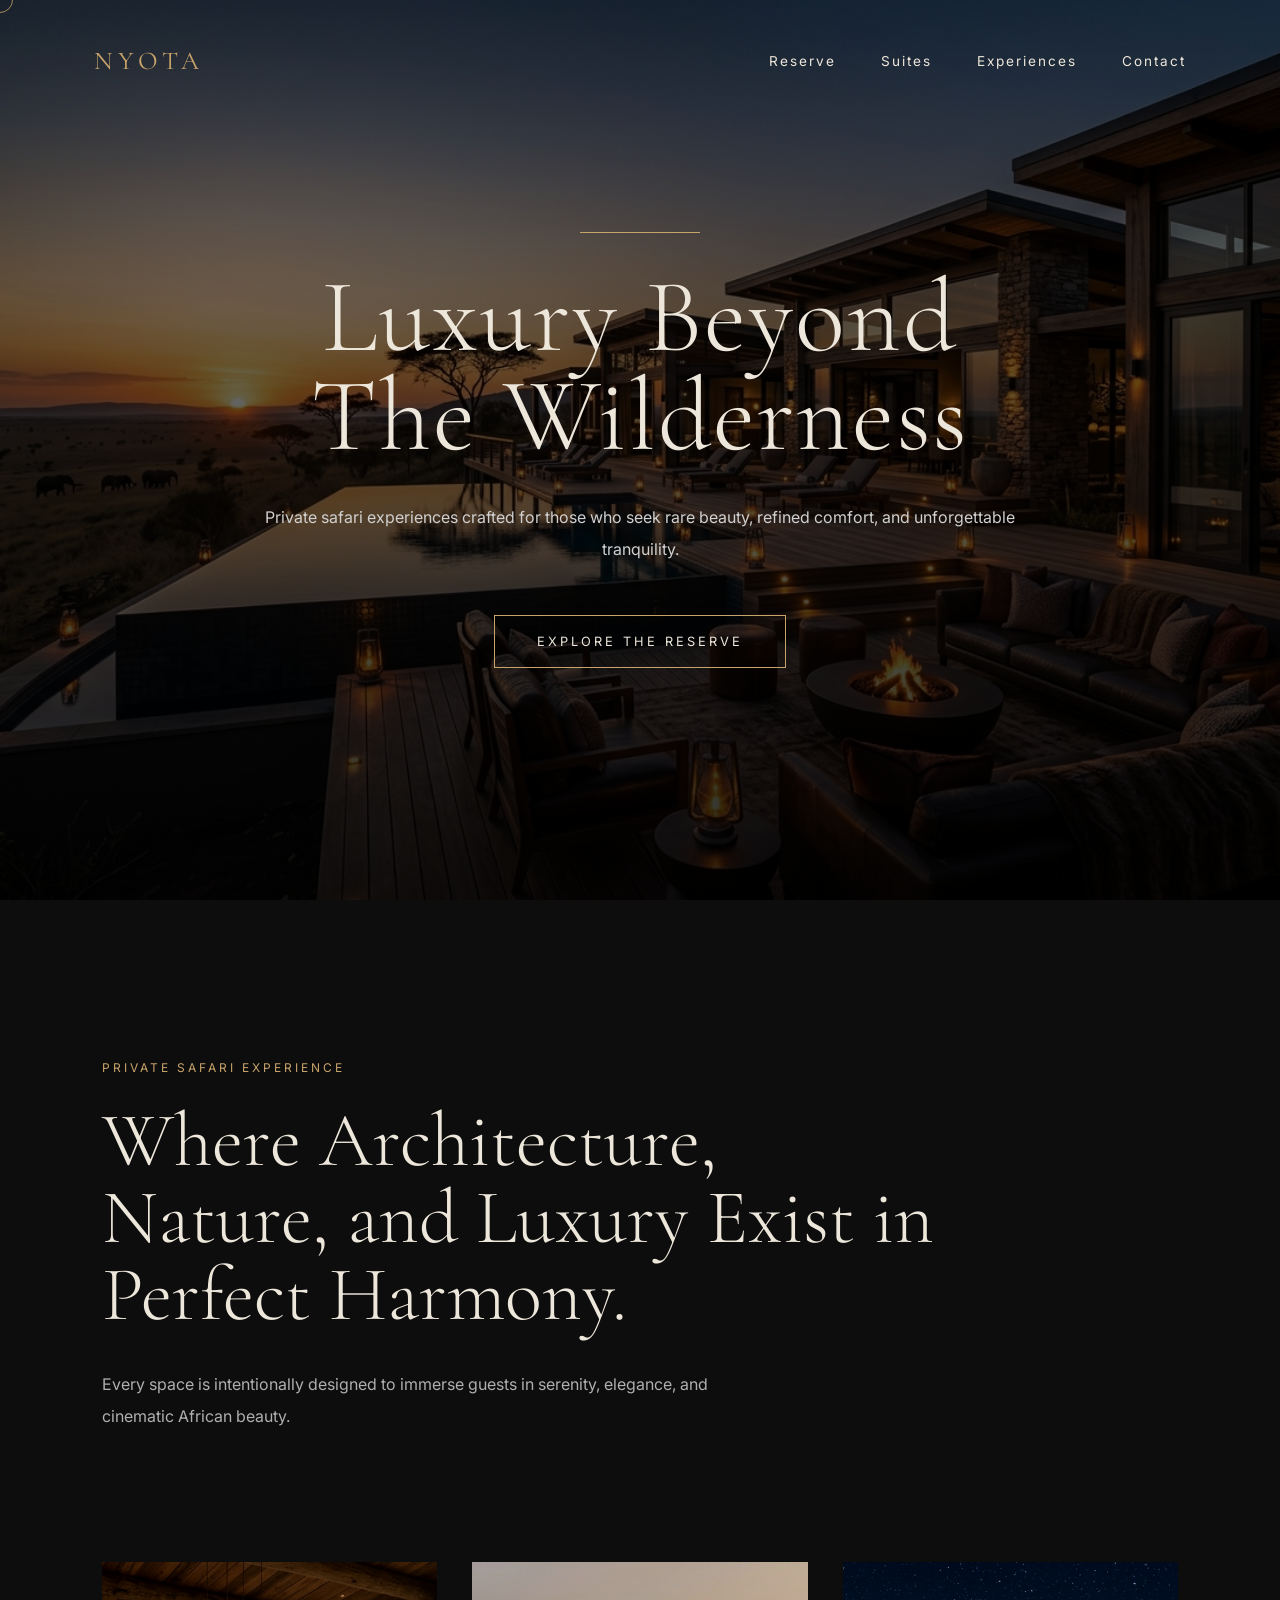
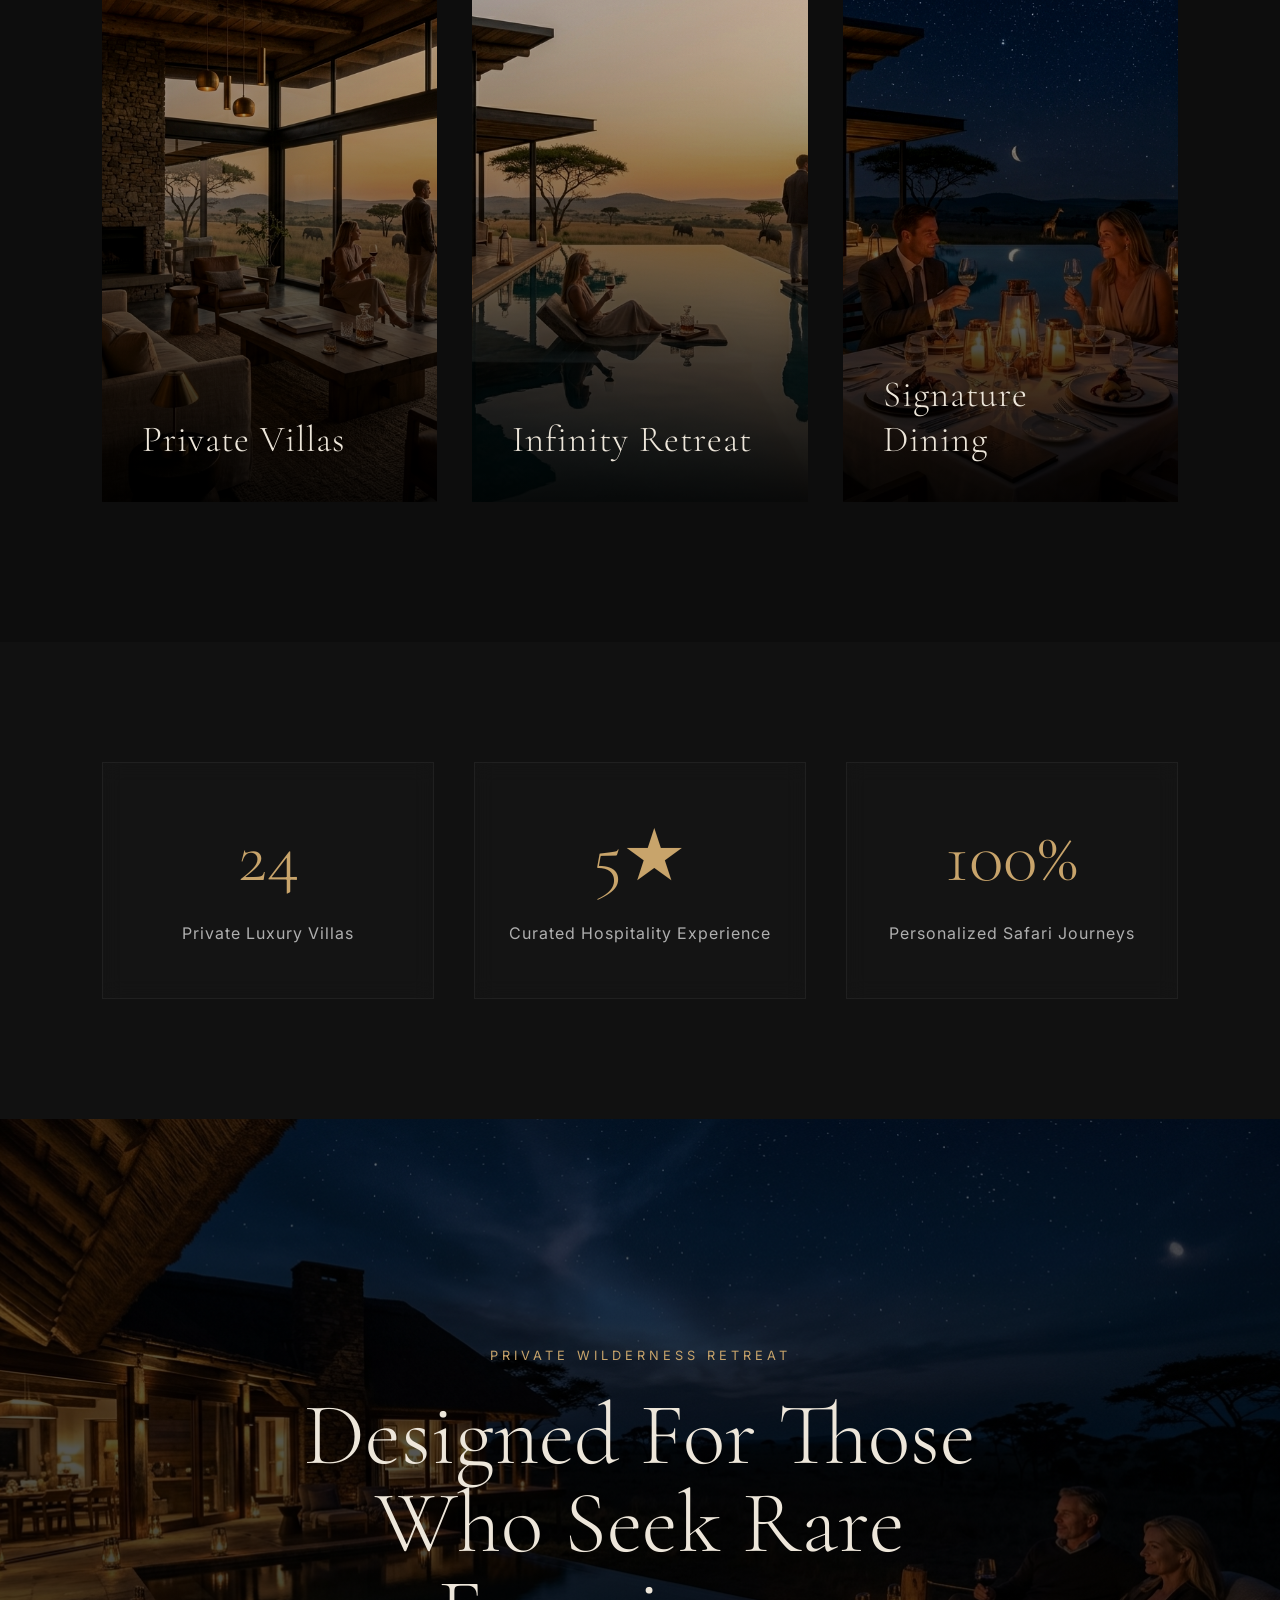
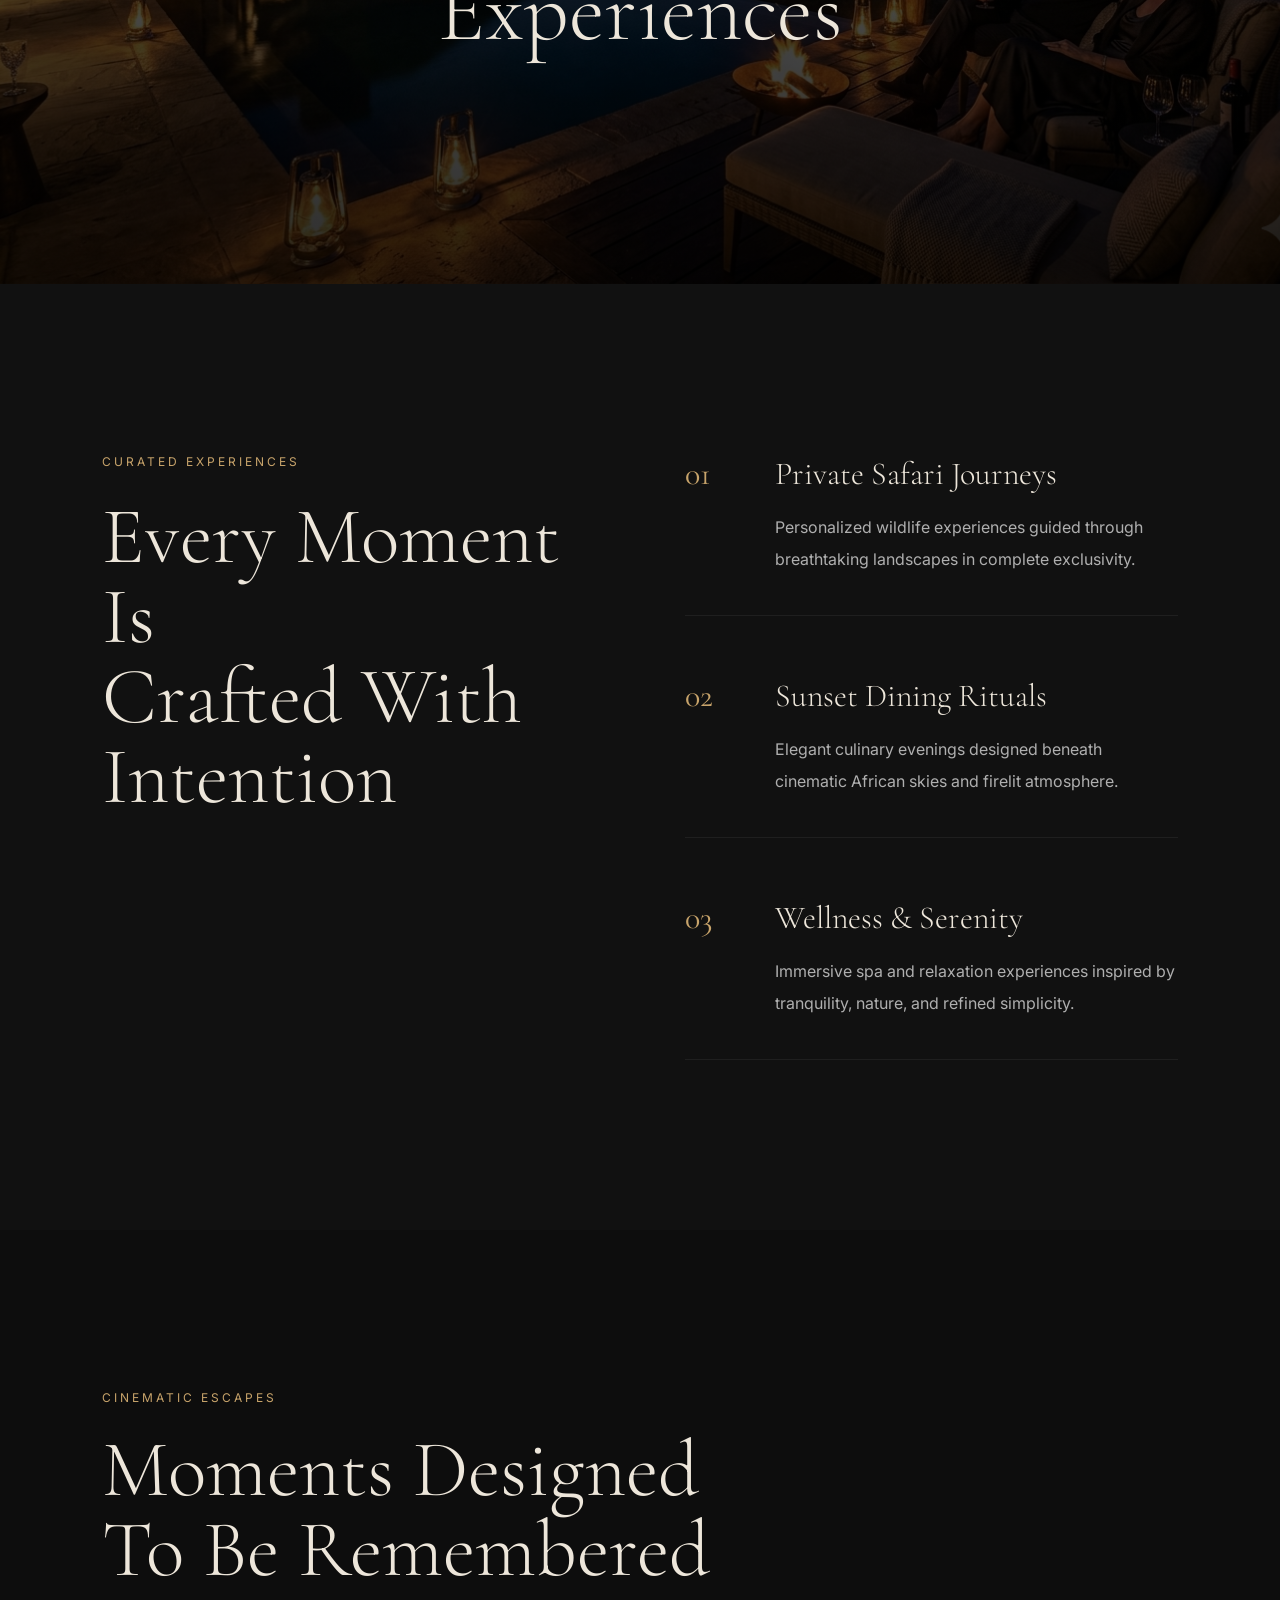
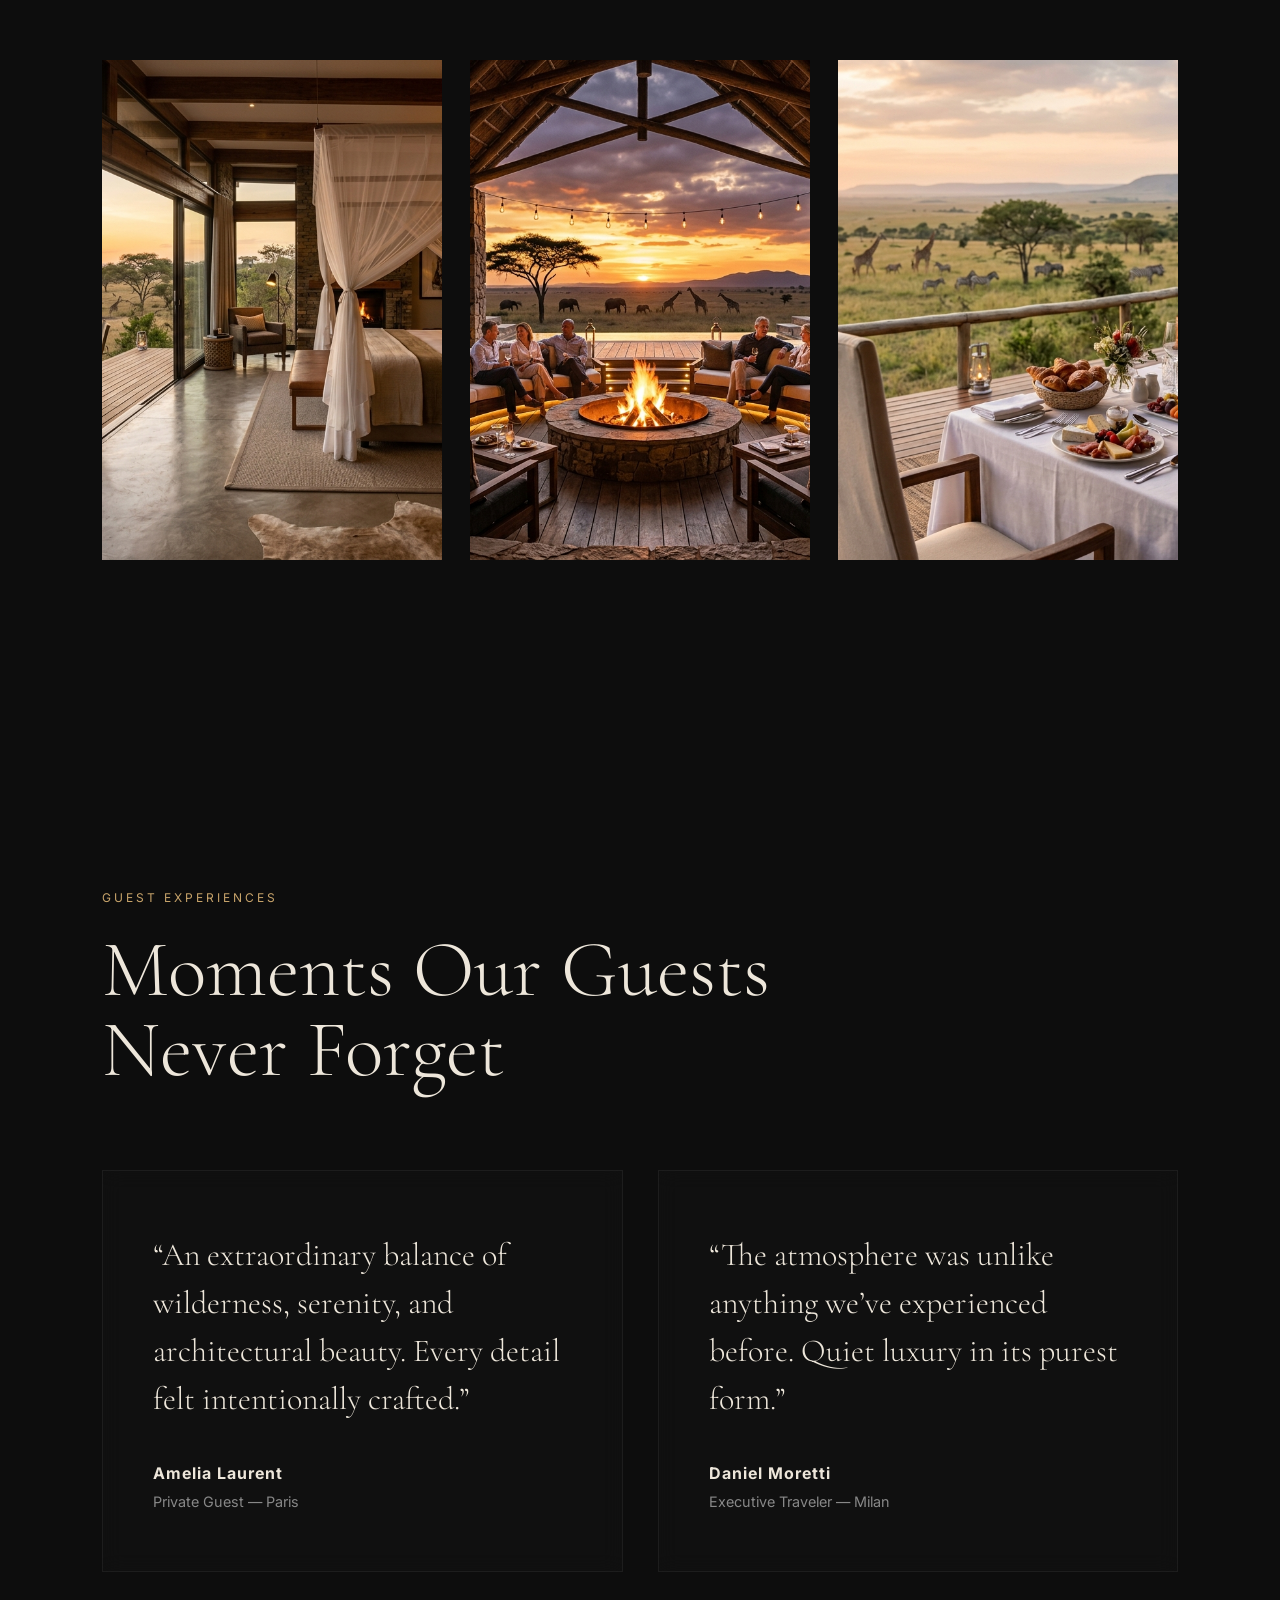
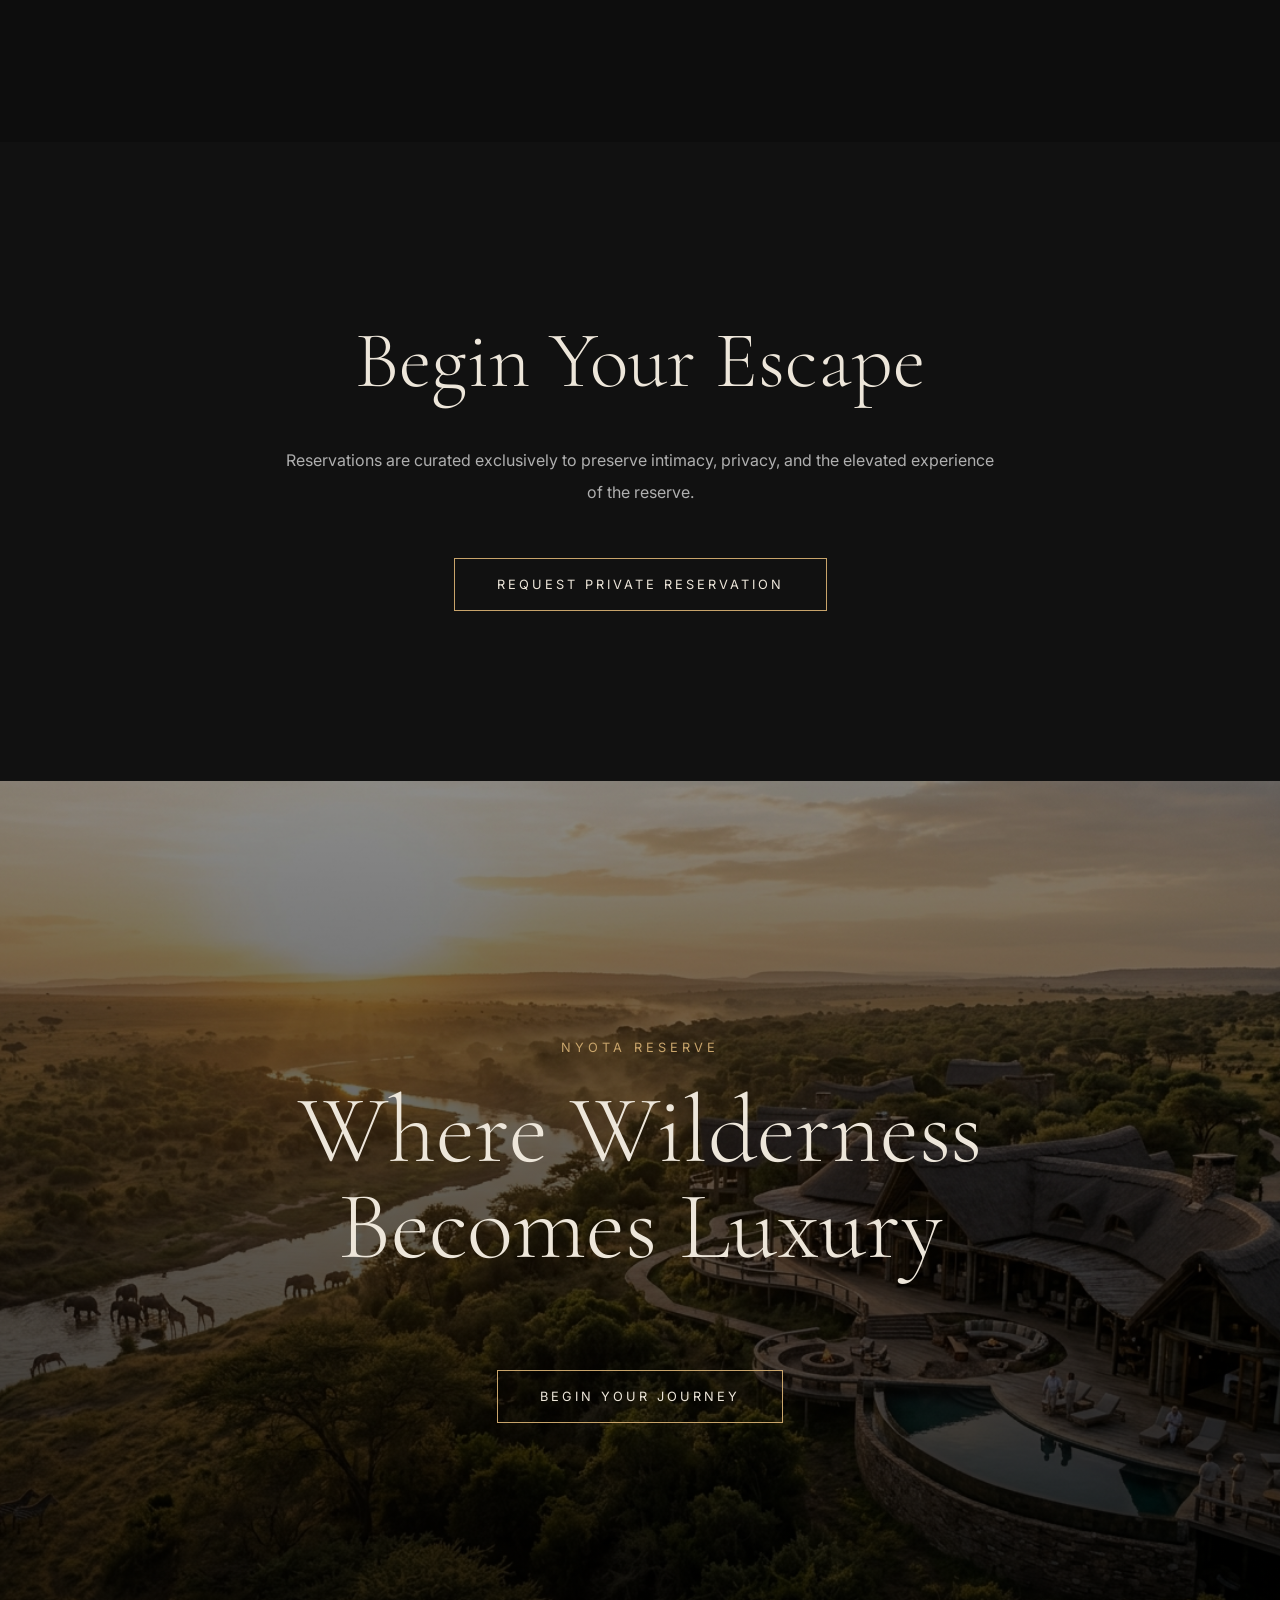
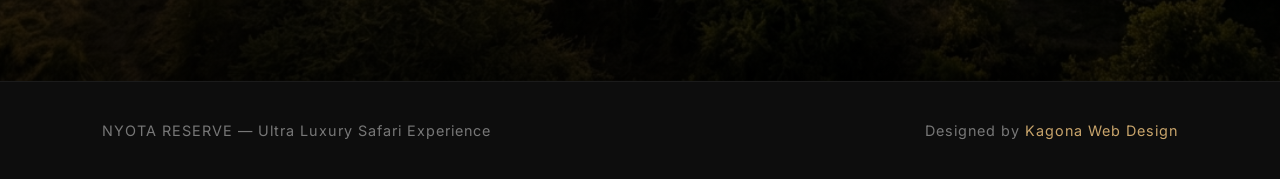
==== index.html @ 0f23395e "index.html" ====
<!DOCTYPE html>
<html lang="en">

<head>

<meta charset="UTF-8">
<meta name="viewport" content="width=device-width, initial-scale=1.0">

<title>NYOTA RESERVE | Ultra Luxury Safari Resort</title>

<link rel="preconnect" href="https://fonts.googleapis.com">
<link rel="preconnect" href="https://fonts.gstatic.com" crossorigin>

<link href="https://fonts.googleapis.com/css2?family=Cormorant+Garamond:wght@300;400;500;600&family=Inter:wght@300;400;500&display=swap" rel="stylesheet">

<link rel="stylesheet" href="style.css">

</head>

<body>

<!-- NAVBAR -->

<nav id="navbar">

<div class="logo">
NYOTA
</div>

<div class="nav-links">

<a href="#">Reserve</a>
<a href="#">Suites</a>
<a href="#">Experiences</a>
<a href="#">Contact</a>

</div>

<div class="menu-toggle" id="menuToggle">

    <span></span>
    <span></span>

</div>
  
</nav>

<div class="mobile-menu" id="mobileMenu">

    <a href="#experience" class="mobile-link">
        Experience
    </a>

    <a href="#gallery" class="mobile-link">
        Menu
    </a>

    <a href="#gallery" class="mobile-link">
        Gallery
    </a>

    <a href="#reservations" class="mobile-link">
        Reservations
    </a>

</div>
  
<!-- HERO -->

<section class="hero">

<div class="overlay"></div>

<div class="hero-content">

<div class="hero-line"></div>

<h1>
Luxury Beyond <br>
The Wilderness
</h1>

<p>
Private safari experiences crafted for those who seek
rare beauty, refined comfort, and unforgettable tranquility.
</p>

<a href="reservation.html" class="hero-btn">
EXPLORE THE RESERVE
</a>

</div>

</section>

<!-- EXPERIENCE -->

<section id="experience" class="experience reveal">

<div class="experience-text">

<p class="small-title">
PRIVATE SAFARI EXPERIENCE
</p>

<h2>
Where Architecture,
Nature, and Luxury
Exist in Perfect Harmony.
</h2>

<p class="experience-description">
Every space is intentionally designed to immerse guests
in serenity, elegance, and cinematic African beauty.
</p>

</div>

</section>

<!-- SHOWCASE -->

<section class="showcase reveal">

<div class="card">

<img src="images/villa.jpg">

<div class="card-content">
<h3>Private Villas</h3>
</div>

</div>

<div class="card">

<img src="images/pool.jpg">

<div class="card-content">
<h3>Infinity Retreat</h3>
</div>

</div>

<div class="card">

<img src="images/dining.jpg">

<div class="card-content">
<h3>Signature Dining</h3>
</div>

</div>

</section>

<!-- STATS SECTION -->

<section class="stats reveal">

    <div class="stat-box">

        <h2>
            24
        </h2>

        <p>
            Private Luxury Villas
        </p>

    </div>

    <div class="stat-box">

        <h2>
            5★
        </h2>

        <p>
            Curated Hospitality Experience
        </p>

    </div>

    <div class="stat-box">

        <h2>
            100%
        </h2>

        <p>
            Personalized Safari Journeys
        </p>

    </div>

</section>
    
<!-- PARALLAX SECTION -->

<section class="parallax reveal">

    <div class="parallax-overlay"></div>

    <div class="parallax-content">

        <p>
            PRIVATE WILDERNESS RETREAT
        </p>

        <h2>
            Designed For Those <br>
            Who Seek Rare Experiences
        </h2>

    </div>

</section>

<!-- SIGNATURE EXPERIENCES -->

<section class="signature reveal">

    <div class="signature-left">

        <p>
            CURATED EXPERIENCES
        </p>

        <h2>
            Every Moment Is <br>
            Crafted With Intention
        </h2>

    </div>

    <div class="signature-right">

        <div class="experience-item">

            <span>01</span>

            <div>

                <h3>
                    Private Safari Journeys
                </h3>

                <p>
                    Personalized wildlife experiences guided through
                    breathtaking landscapes in complete exclusivity.
                </p>

            </div>

        </div>

        <div class="experience-item">

            <span>02</span>

            <div>

                <h3>
                    Sunset Dining Rituals
                </h3>

                <p>
                    Elegant culinary evenings designed beneath cinematic
                    African skies and firelit atmosphere.
                </p>

            </div>

        </div>

        <div class="experience-item">

            <span>03</span>

            <div>

                <h3>
                    Wellness & Serenity
                </h3>

                <p>
                    Immersive spa and relaxation experiences inspired by
                    tranquility, nature, and refined simplicity.
                </p>

            </div>

        </div>

    </div>

</section>
    
<!-- GALLERY SECTION -->

<section id="gallery" class="gallery-section reveal">

    <div class="gallery-header">

        <p>
            CINEMATIC ESCAPES
        </p>

        <h2>
            Moments Designed <br>
            To Be Remembered
        </h2>

    </div>

    <div class="gallery-grid">

        <div class="gallery-item">
            <img src="images/gallery1.jpg">
        </div>

        <div class="gallery-item">
            <img src="images/gallery2.jpg">
        </div>

        <div class="gallery-item">
            <img src="images/gallery3.jpg">
        </div>

    </div>

</section>

<!-- TESTIMONIALS -->

<section class="testimonials reveal">
    
    <div class="testimonial-header">

        <p>
            GUEST EXPERIENCES
        </p>

        <h2>
            Moments Our Guests <br>
            Never Forget
        </h2>

    </div>

    <div class="testimonial-grid">

        <div class="testimonial-card">

            <p class="quote">
                “An extraordinary balance of wilderness,
                serenity, and architectural beauty.
                Every detail felt intentionally crafted.”
            </p>

            <h3>
                Amelia Laurent
            </h3>

            <span>
                Private Guest — Paris
            </span>

        </div>

        <div class="testimonial-card">

            <p class="quote">
                “The atmosphere was unlike anything
                we’ve experienced before. Quiet luxury
                in its purest form.”
            </p>

            <h3>
                Daniel Moretti
            </h3>

            <span>
                Executive Traveler — Milan
            </span>

        </div>

    </div>

</section>
    
<!-- RESERVATION -->

<section id="reservations" class="reservation reveal">
    
<h2>
Begin Your Escape
</h2>

<p>
Reservations are curated exclusively to preserve intimacy,
privacy, and the elevated experience of the reserve.
</p>

<a href="reservation.html" class="hero-btn">
REQUEST PRIVATE RESERVATION
</a>

</section>

<!-- FINAL CINEMATIC SECTION -->

<section class="final-section">

    <div class="final-overlay"></div>

    <div class="final-content">

        <p>
            NYOTA RESERVE
        </p>

        <h2>
            Where Wilderness <br>
            Becomes Luxury
        </h2>

        <a href="reservation.html" class="hero-btn">
            BEGIN YOUR JOURNEY
        </a>

    </div>

</section>
    
<!-- FOOTER -->

<footer>

<p>
NYOTA RESERVE — Ultra Luxury Safari Experience
</p>

<p>
Designed by 
<a href="https://kagonameshack-cmyk.github.io/Kagona-web-design-/index.html#">
Kagona Web Design
</a>
</p>

</footer>

<script src="script.js"></script>

<div class="cursor"></div>
    
</body>
  </html>
---- style.css ----
/* MENU TOGGLE */

.menu-toggle{
    display:none;

    flex-direction:column;

    gap:8px;

    cursor:pointer;

    z-index:1200;
}

.menu-toggle span{
    width:32px;
    height:1px;

    background:#EDE6DA;

    transition:0.4s ease;
}

/* MOBILE MENU */

.mobile-menu{
    position:fixed;

    top:0;
    left:0;

    width:100%;
    height:100vh;

    background:rgba(5,5,5,0.96);

    backdrop-filter:blur(20px);

    display:flex;
    flex-direction:column;

    align-items:center;
    justify-content:center;

    gap:40px;

    transform:translateY(-100%);

    transition:0.7s ease;

    z-index:1100;

    opacity:0;

    visibility:hidden;
}

.mobile-menu.active{
    transform:translateY(0);

    opacity:1;

    visibility:visible;
}

.mobile-menu a{
    color:#EDE6DA;

    text-decoration:none;

    font-family:'Cormorant Garamond',serif;

    font-size:2.5rem;
    font-weight:300;

    letter-spacing:2px;

    transition:0.4s ease;

    opacity:0;

    transform:translateY(30px);
}

.mobile-menu.active a{
    opacity:1;

    transform:translateY(0);
}

.mobile-menu a:hover{
    color:#C8A46B;
}

/* RESET */

*{
    margin:0;
    padding:0;
    box-sizing:border-box;
}

html{
    scroll-behavior:smooth;
}

body{
    background:#0D0D0D;
    color:#EDE6DA;
    font-family:'Inter',sans-serif;
    overflow-x:hidden;

    opacity:0;

    animation:
    pageFade 1.4s ease forwards;
}

@keyframes pageFade{

    from{
        opacity:0;
    }

    to{
        opacity:1;
    }

}

/* NAVBAR */

nav{
    width:92%;

    position:fixed;

    top:22px;
    left:50%;

    transform:translateX(-50%);

    padding:22px 42px;

    display:flex;
    justify-content:space-between;
    align-items:center;

    z-index:1000;

    transition:0.5s ease;

    border:
    1px solid transparent;

    border-radius:100px;
}

nav.scrolled{
    background:
    rgba(10,10,10,0.58);

    backdrop-filter:blur(20px);

    border:
    1px solid rgba(255,255,255,0.05);

    box-shadow:
    0 10px 40px rgba(0,0,0,0.25);
    }

.logo{
    font-family:'Cormorant Garamond',serif;

    color:#C8A46B;

    font-size:1.6rem;

    letter-spacing:5px;
}

.nav-links{
    display:flex;
    gap:45px;
}

.nav-links a{
    color:#EDE6DA;

    text-decoration:none;

    font-size:0.85rem;

    letter-spacing:2px;

    transition:0.4s ease;
}

.nav-links a:hover{
    color:#C8A46B;
}

/* HERO */

.hero{
    height:100vh;

    background:url('images/hero.jpg');

    background-size:cover;
    background-position:center;

    position:relative;

    display:flex;
    align-items:center;
    justify-content:center;
}

.overlay{
    position:absolute;
    inset:0;

    background:
    linear-gradient(
        to bottom,
        rgba(0,0,0,0.45),
        rgba(0,0,0,0.82)
    );
}

.hero-content{
    position:relative;

    z-index:2;

    text-align:center;

    width:90%;
    max-width:950px;
}

.hero-line{
    width:120px;
    height:1px;

    background:#C8A46B;

    margin:0 auto 35px;
}

.hero h1{
    font-family:'Cormorant Garamond',serif;

    font-size:6.5rem;
    font-weight:300;

    line-height:0.95;

    letter-spacing:2px;

    margin-bottom:35px;
}

.hero p{
    max-width:760px;

    margin:auto;

    line-height:2;

    color:#D0D0D0;
}

.hero-btn{
    display:inline-block;

    margin-top:50px;

    padding:18px 42px;

    border:1px solid #C8A46B;

    color:#EDE6DA;

    text-decoration:none;

    letter-spacing:3px;

    font-size:0.8rem;

    transition:0.5s ease;
}

.hero-btn:hover{
    background:#C8A46B;
    color:#0D0D0D;
}

/* EXPERIENCE */

.experience{
    padding:160px 8% 130px;
}

.experience-text{
    max-width:850px;
}

.small-title{
    color:#C8A46B;

    letter-spacing:3px;

    font-size:0.75rem;

    margin-bottom:28px;
}

.experience h2{
    font-family:'Cormorant Garamond',serif;

    font-size:4.8rem;
    font-weight:300;

    line-height:1;

    margin-bottom:35px;
}

.experience-description{
    color:#AFAFAF;

    line-height:2;

    max-width:680px;
}

/* SHOWCASE */

.showcase{
    padding:0 8% 140px;

    display:grid;

    grid-template-columns:
    repeat(auto-fit,minmax(320px,1fr));

    gap:35px;
}

.card{
    position:relative;

    overflow:hidden;

    height:540px;

    background:#111;

    cursor:pointer;
}

.card img{
    width:100%;
    height:100%;

    object-fit:cover;

    transition:1.5s ease;

    filter:
    brightness(0.9)
    contrast(1.05);
}

.card:hover img{
    transform:scale(1.08);

    filter:
    brightness(1)
    contrast(1.08);
}

.card-content{
    position:absolute;

    inset:0;

    background:
    linear-gradient(
        to top,
        rgba(0,0,0,0.9),
        rgba(0,0,0,0.05)
    );

    display:flex;
    align-items:flex-end;

    padding:40px;
}

.card-content h3{
    font-family:'Cormorant Garamond',serif;

    font-size:2.3rem;
    font-weight:300;

    letter-spacing:1px;
}

/* RESERVATION */

.reservation{
    padding:170px 8%;

    background:#111111;

    text-align:center;
}

.reservation h2{
    font-family:'Cormorant Garamond',serif;

    font-size:5rem;
    font-weight:300;

    margin-bottom:35px;
}

.reservation p{
    max-width:720px;

    margin:auto;

    line-height:2;

    color:#AFAFAF;
}

/* FINAL SECTION */

.final-section{
    position:relative;

    height:100vh;

    background:url('images/final.jpg');

    background-size:cover;
    background-position:center;

    display:flex;
    align-items:center;
    justify-content:center;

    overflow:hidden;
}

.final-overlay{
    position:absolute;

    inset:0;

    background:
    linear-gradient(
        to bottom,
        rgba(0,0,0,0.45),
        rgba(0,0,0,0.82)
    );
}

.final-content{
    position:relative;

    z-index:2;

    text-align:center;

    width:90%;
    max-width:900px;
}

.final-content p{
    color:#C8A46B;

    letter-spacing:4px;

    font-size:0.8rem;

    margin-bottom:28px;
}

.final-content h2{
    font-family:'Cormorant Garamond',serif;

    font-size:6rem;
    font-weight:300;

    line-height:1;

    margin-bottom:45px;
    }

/* FOOTER */

footer{
    padding:40px 8%;

    border-top:
    1px solid rgba(255,255,255,0.06);

    display:flex;
    justify-content:space-between;
    align-items:center;

    flex-wrap:wrap;

    gap:20px;
}

footer p{
    color:#777;

    font-size:0.9rem;

    letter-spacing:1px;
}

footer a{
    color:#C8A46B;

    text-decoration:none;

    transition:0.4s ease;
}

footer a:hover{
    opacity:0.7;
}

/* MOBILE */

@media(max-width:900px){

    .menu-toggle{
    display:flex;
    }
    
    .nav-links{
        display:none;
    }

    .hero h1{
        font-size:4.5rem;
    }

    .experience h2,
    .reservation h2{
        font-size:3.5rem;
    }

}

@media(max-width:600px){

    nav{
        padding:22px 6%;
    }

    .hero h1{
        font-size:3.3rem;

        line-height:1;
    }

    .hero p{
        font-size:0.95rem;

        line-height:1.8;
    }

    .hero-btn{
        width:100%;

        max-width:320px;

        text-align:center;
    }

    .experience,
    .reservation{
        padding:120px 7%;
    }

    .showcase{
        padding:0 7% 120px;

        gap:24px;
    }

    .card{
        height:460px;
    }

    .experience h2,
    .reservation h2{
        font-size:3rem;
    }
    
  }

/* STATS SECTION */

.stats{
    padding:120px 8%;

    display:grid;

    grid-template-columns:
    repeat(auto-fit,minmax(240px,1fr));

    gap:40px;

    background:#111111;
}

.stat-box{
    text-align:center;

    padding:50px 30px;

    border:
    1px solid rgba(255,255,255,0.05);

    background:
    rgba(255,255,255,0.015);

    backdrop-filter:blur(10px);

    transition:0.5s ease;
}

.stat-box:hover{
    transform:translateY(-8px);

    border:
    1px solid rgba(200,164,107,0.2);
}

.stat-box h2{
    font-family:'Cormorant Garamond',serif;

    font-size:4.5rem;
    font-weight:300;

    color:#C8A46B;

    margin-bottom:18px;
}

.stat-box p{
    color:#AFAFAF;

    letter-spacing:1px;

    line-height:1.8;
}

/* SIGNATURE EXPERIENCES */

.signature{
    padding:170px 8%;

    display:grid;

    grid-template-columns:
    1fr 1fr;

    gap:90px;

    background:#111111;
}

.signature-left p{
    color:#C8A46B;

    letter-spacing:3px;

    font-size:0.75rem;

    margin-bottom:28px;
}

.signature-left h2{
    font-family:'Cormorant Garamond',serif;

    font-size:5rem;
    font-weight:300;

    line-height:1;
}

.signature-right{
    display:flex;

    flex-direction:column;

    gap:60px;
}

.experience-item{
    display:flex;

    gap:30px;

    align-items:flex-start;

    border-bottom:
    1px solid rgba(255,255,255,0.06);

    padding-bottom:40px;
}

.experience-item span{
    font-family:'Cormorant Garamond',serif;

    font-size:2rem;

    color:#C8A46B;

    min-width:60px;
}

.experience-item h3{
    font-family:'Cormorant Garamond',serif;

    font-size:2rem;
    font-weight:300;

    margin-bottom:18px;
}

.experience-item p{
    color:#AFAFAF;

    line-height:2;
    }

/* GALLERY SECTION */

.gallery-section{
    padding:160px 8%;

    background:#0D0D0D;
}

.gallery-header{
    margin-bottom:70px;

    max-width:800px;
}

.gallery-header p{
    color:#C8A46B;

    letter-spacing:3px;

    font-size:0.75rem;

    margin-bottom:25px;
}

.gallery-header h2{
    font-family:'Cormorant Garamond',serif;

    font-size:5rem;
    font-weight:300;

    line-height:1;
}

.gallery-grid{
    display:grid;

    grid-template-columns:
    repeat(auto-fit,minmax(320px,1fr));

    gap:28px;
}

.gallery-item{
    overflow:hidden;

    position:relative;

    height:500px;

    background:#111;
}

.gallery-item img{
    width:100%;
    height:100%;

    object-fit:cover;

    transition:1.4s ease;
}

.gallery-item:hover img{
    transform:scale(1.08);
}

/* TESTIMONIALS */

.testimonials{
    padding:170px 8%;

    background:#0D0D0D;
}

.testimonial-header{
    margin-bottom:80px;

    max-width:800px;
}

.testimonial-header p{
    color:#C8A46B;

    letter-spacing:3px;

    font-size:0.75rem;

    margin-bottom:25px;
}

.testimonial-header h2{
    font-family:'Cormorant Garamond',serif;

    font-size:5rem;
    font-weight:300;

    line-height:1;
}

.testimonial-grid{
    display:grid;

    grid-template-columns:
    repeat(auto-fit,minmax(320px,1fr));

    gap:35px;
}

.testimonial-card{
    padding:60px 50px;

    border:
    1px solid rgba(255,255,255,0.05);

    background:
    rgba(255,255,255,0.015);

    backdrop-filter:blur(10px);

    transition:0.5s ease;
}

.testimonial-card:hover{
    transform:translateY(-8px);

    border:
    1px solid rgba(200,164,107,0.2);
}

.quote{
    font-family:'Cormorant Garamond',serif;

    font-size:2rem;
    font-weight:300;

    line-height:1.5;

    margin-bottom:40px;

    color:#EDE6DA;
}

.testimonial-card h3{
    font-size:1rem;

    letter-spacing:1px;

    margin-bottom:8px;
}

.testimonial-card span{
    color:#888;

    font-size:0.9rem;
}

/* PARALLAX SECTION */

.parallax{
    position:relative;

    height:85vh;

    background:url('images/parallax.jpg');

    background-size:cover;
    background-position:center;

    background-attachment:fixed;

    display:flex;
    align-items:center;
    justify-content:center;

    overflow:hidden;
}

.parallax-overlay{
    position:absolute;

    inset:0;

    background:
    linear-gradient(
        to bottom,
        rgba(0,0,0,0.55),
        rgba(0,0,0,0.82)
    );
}

.parallax-content{
    position:relative;

    z-index:2;

    text-align:center;

    width:90%;
    max-width:900px;
}

.parallax-content p{
    color:#C8A46B;

    letter-spacing:4px;

    font-size:0.8rem;

    margin-bottom:28px;
}

.parallax-content h2{
    font-family:'Cormorant Garamond',serif;

    font-size:5.5rem;
    font-weight:300;

    line-height:1;

    color:#EDE6DA;
}

@media(max-width:900px){

    .parallax{
        background-attachment:scroll;
    }

    .parallax-content h2{
        font-size:3.5rem;
    }

    .signature{
    grid-template-columns:1fr;

    gap:70px;
    }

    .signature-left h2{
    font-size:3.5rem;
    }

}

@media(max-width:600px){

    .parallax{
        height:70vh;
    }

    .parallax-content h2{
        font-size:2.8rem;
    }

    .stats{
    padding:100px 7%;
    }

    .gallery-section{
    padding:120px 7%;
    }

    .gallery-header h2{
    font-size:3rem;
    }

    .gallery-item{
    height:420px;
    }

    .signature{
    padding:120px 7%;
    }

    .signature-left h2{
    font-size:3rem;
    }

    .experience-item{
    flex-direction:column;

    gap:18px;
    }

    .testimonials{
    padding:120px 7%;
    }

    .testimonial-header h2{
    font-size:3rem;
    }

    .testimonial-card{
    padding:45px 30px;
    }

    .quote{
    font-size:1.6rem;
    }

    .final-content h2{
    font-size:3.2rem;
    }

    nav{
    width:90%;

    padding:18px 24px;

    top:16px;
    }
    
    }

/* SCROLL REVEAL */

.reveal{
    opacity:0;

    transform:
    translateY(80px);

    transition:
    opacity 1.2s ease,
    transform 1.2s ease;
}

.reveal.active{
    opacity:1;

    transform:
    translateY(0);
}

/* LUXURY CURSOR */

.cursor{
    width:26px;
    height:26px;

    border:
    1px solid rgba(200,164,107,0.8);

    border-radius:50%;

    position:fixed;

    top:0;
    left:0;

    pointer-events:none;

    transform:
    translate(-50%,-50%);

    z-index:9999;

    transition:
    transform 0.15s ease,
    width 0.3s ease,
    height 0.3s ease,
    background 0.3s ease;

    backdrop-filter:blur(2px);
}

/* HOVER EFFECT */

.cursor.hover{
    width:60px;
    height:60px;

    background:
    rgba(200,164,107,0.08);
}

@media(max-width:900px){

    .cursor{
        display:none;
    }

}
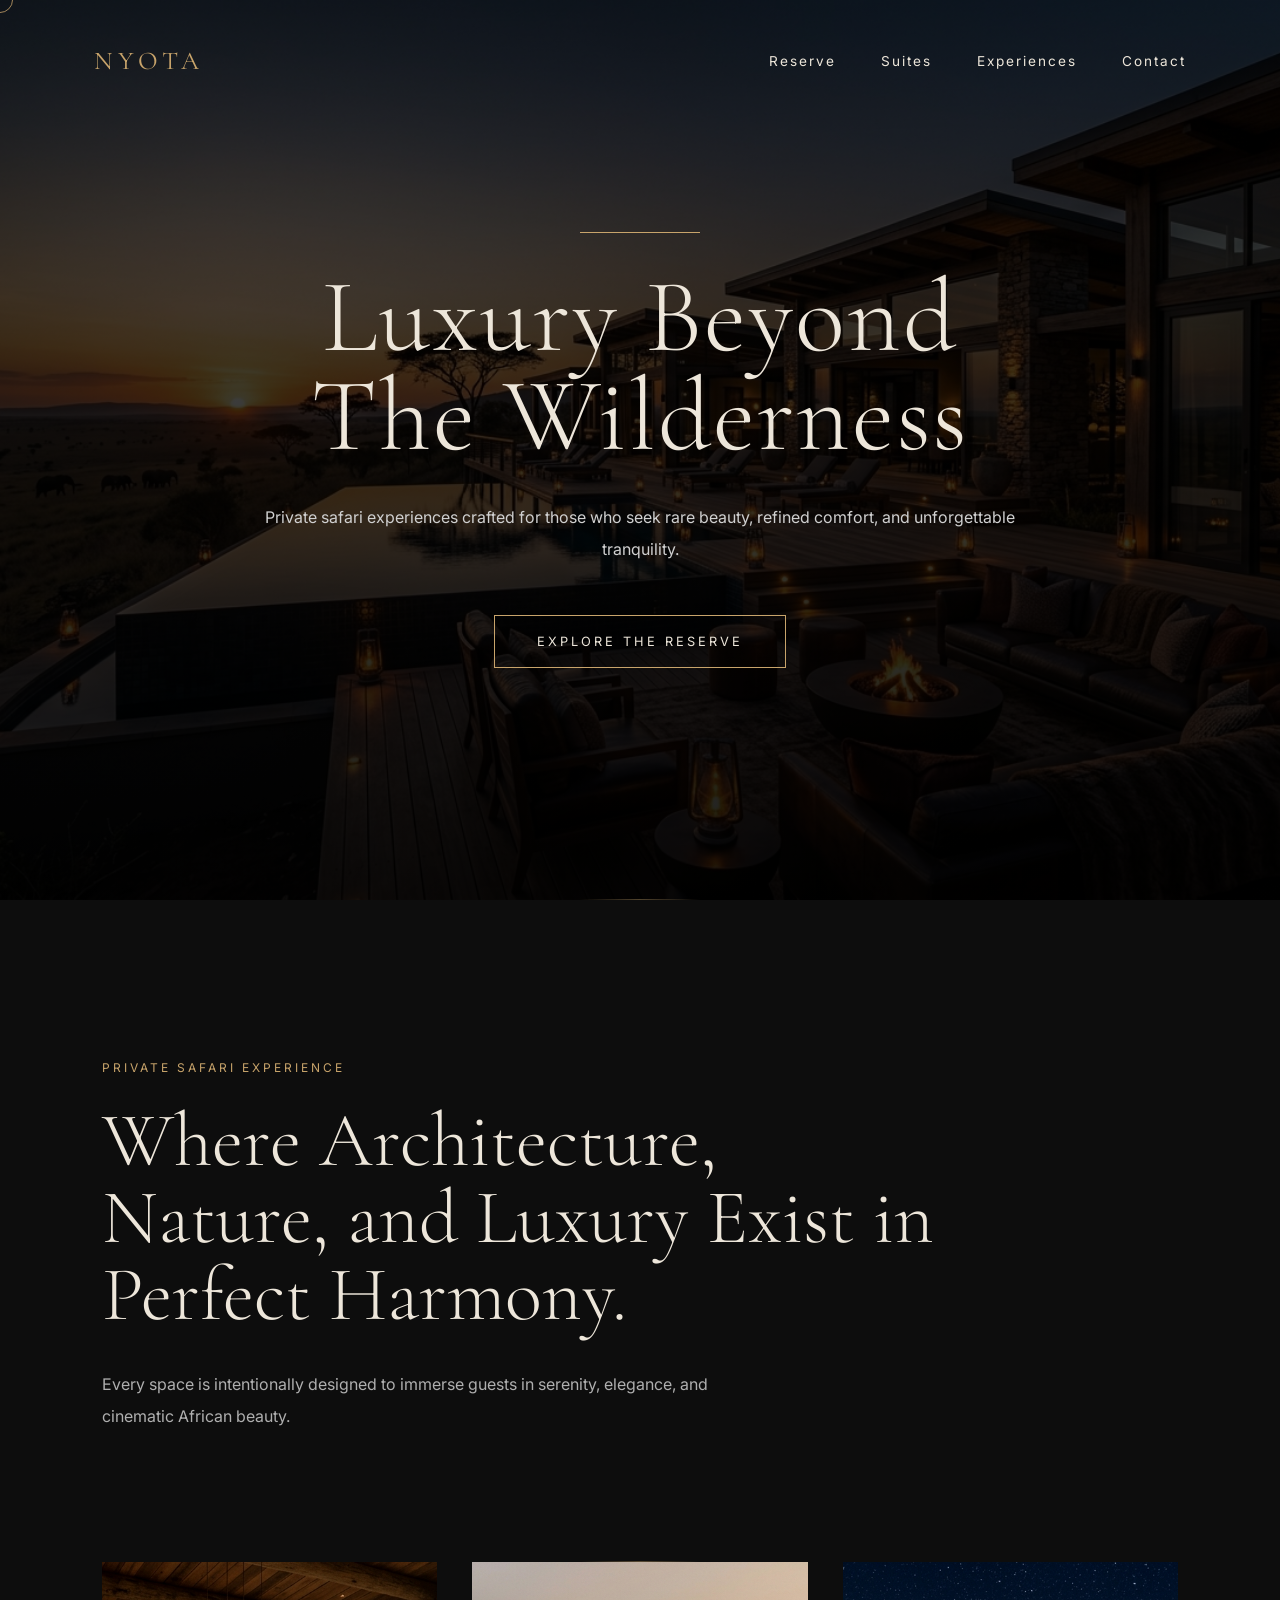
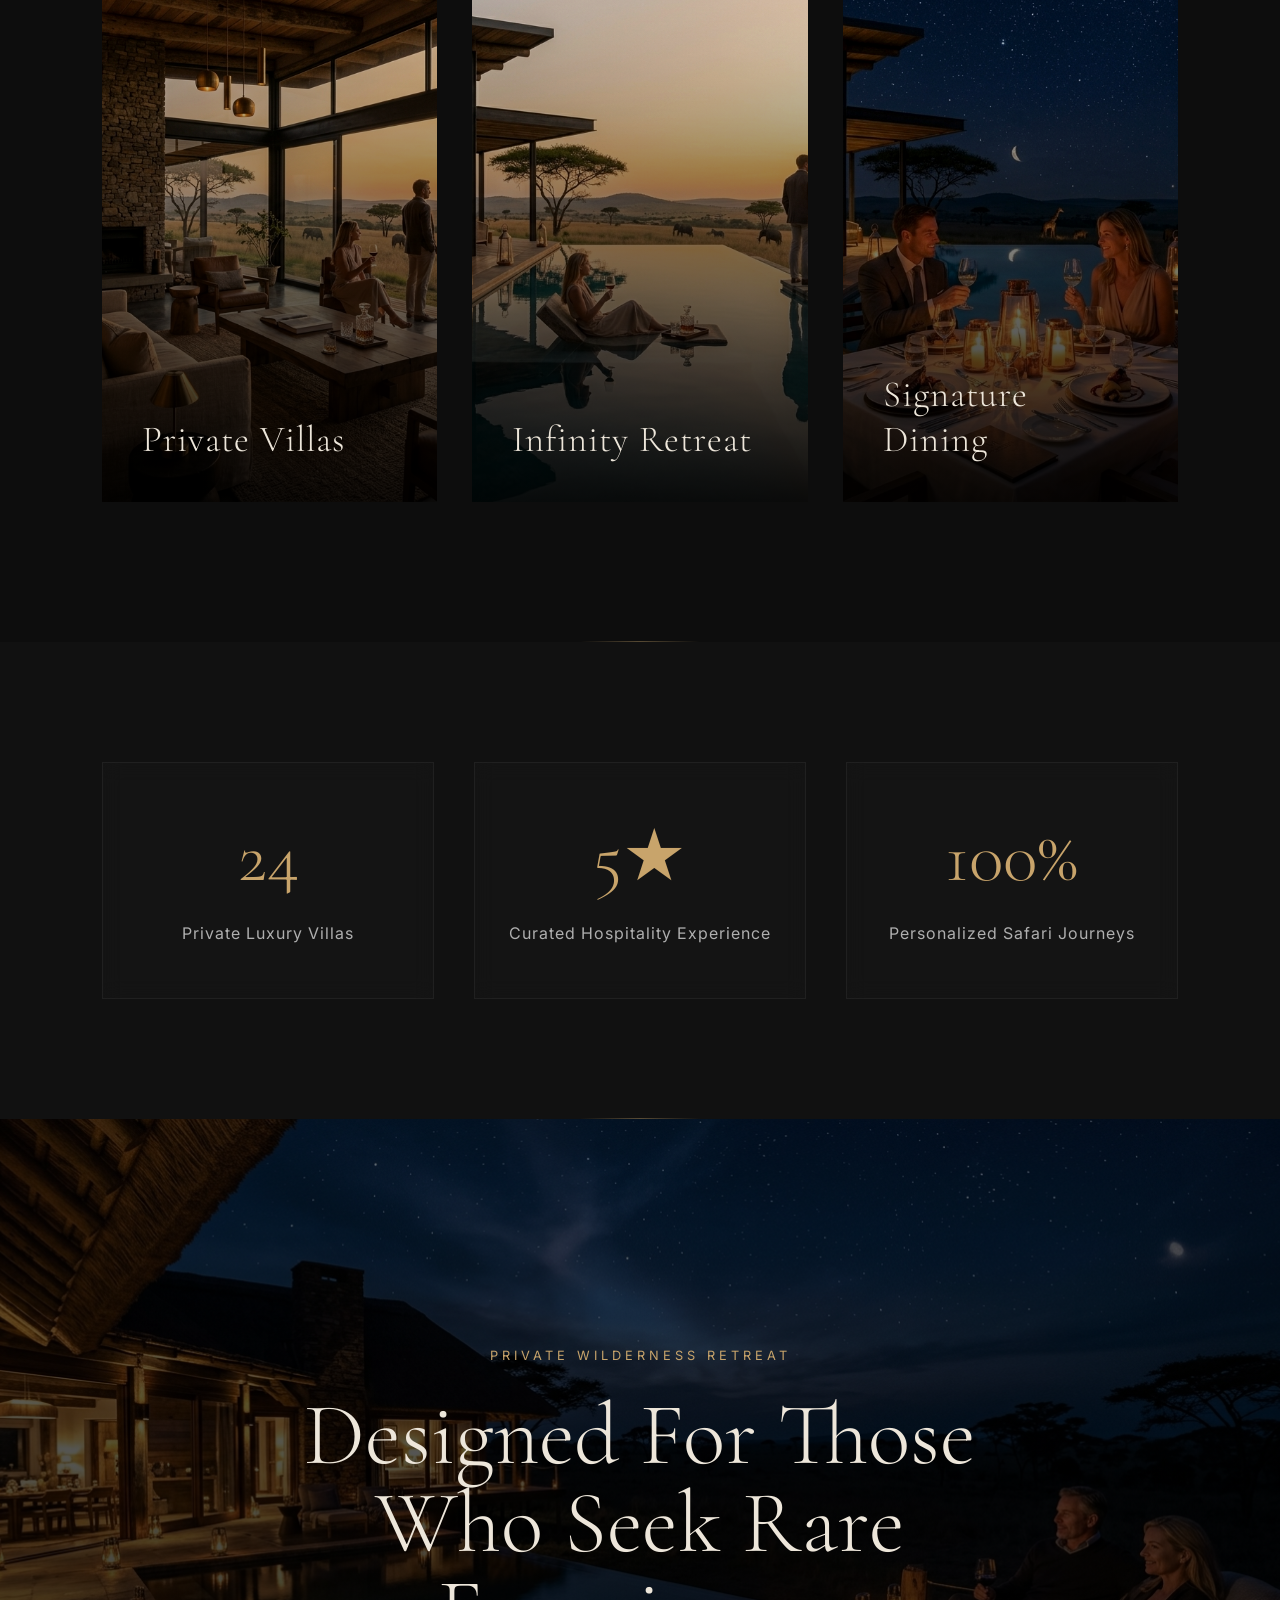
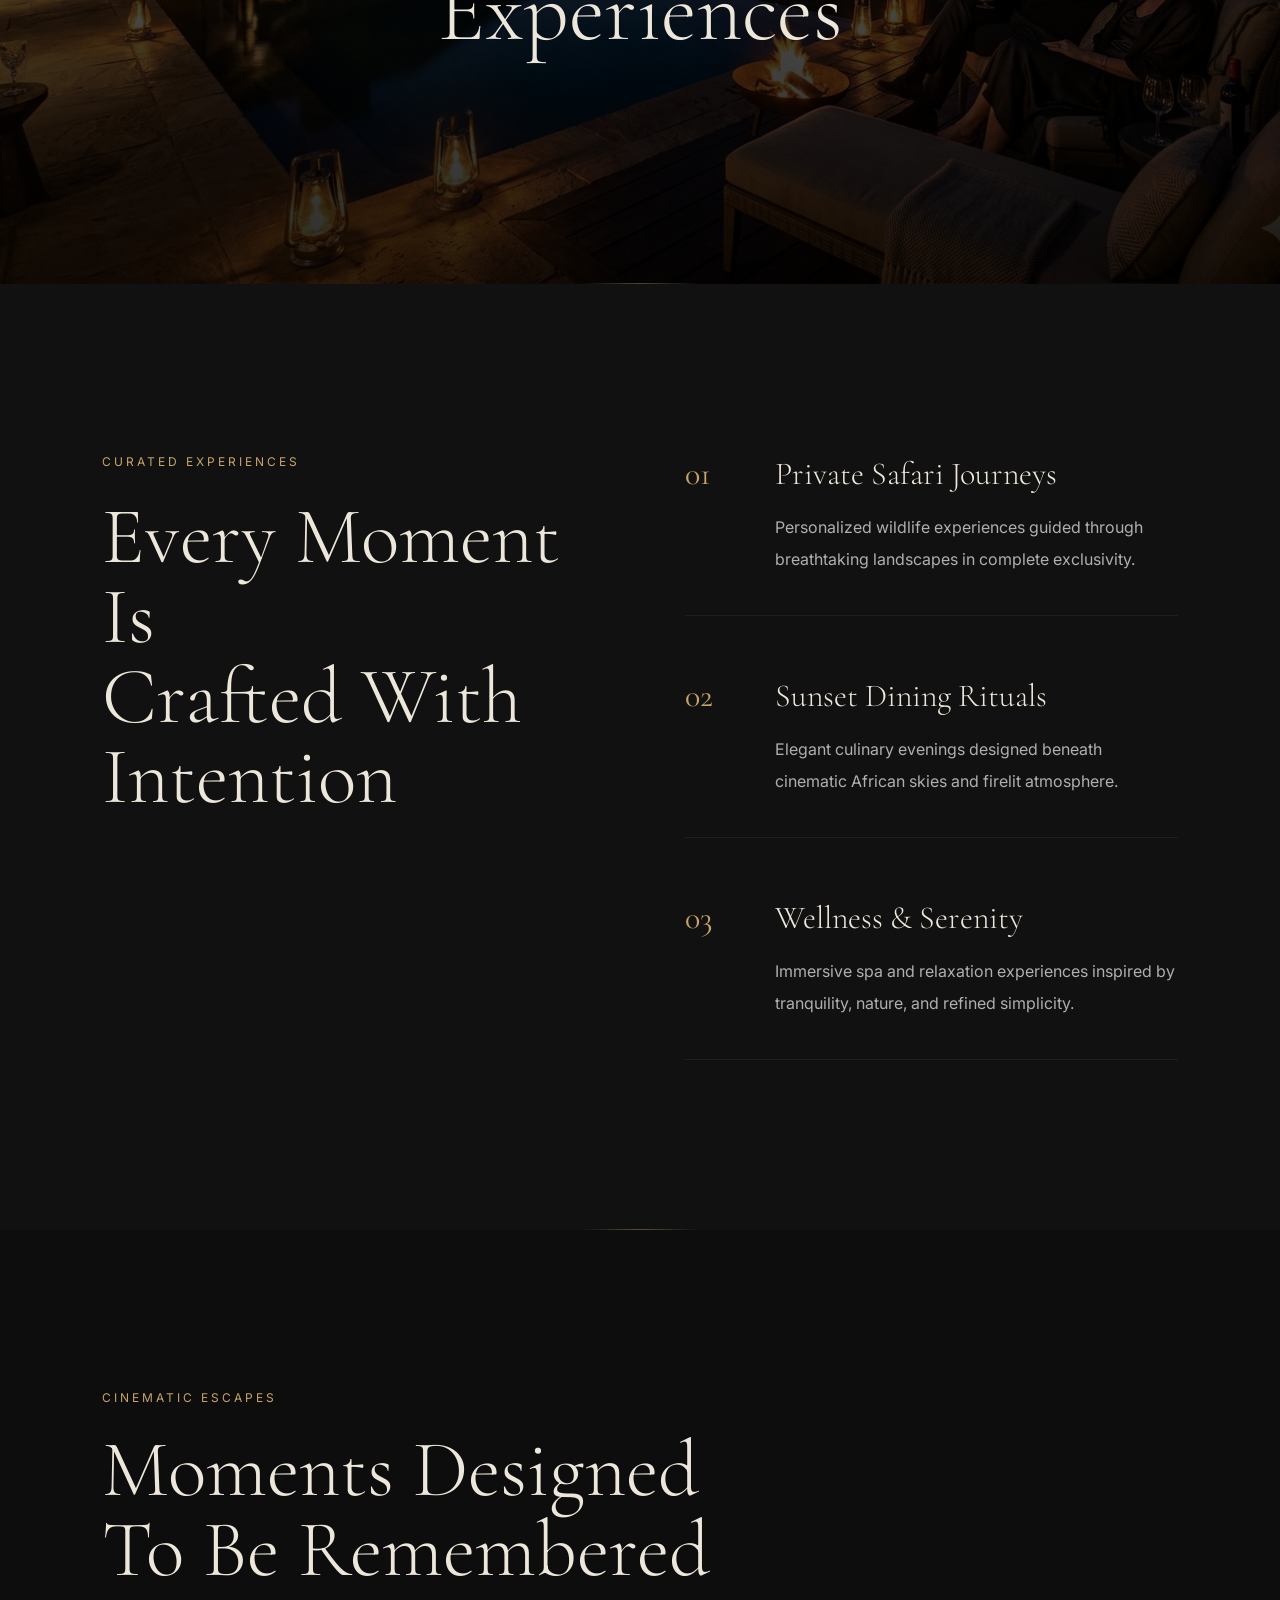
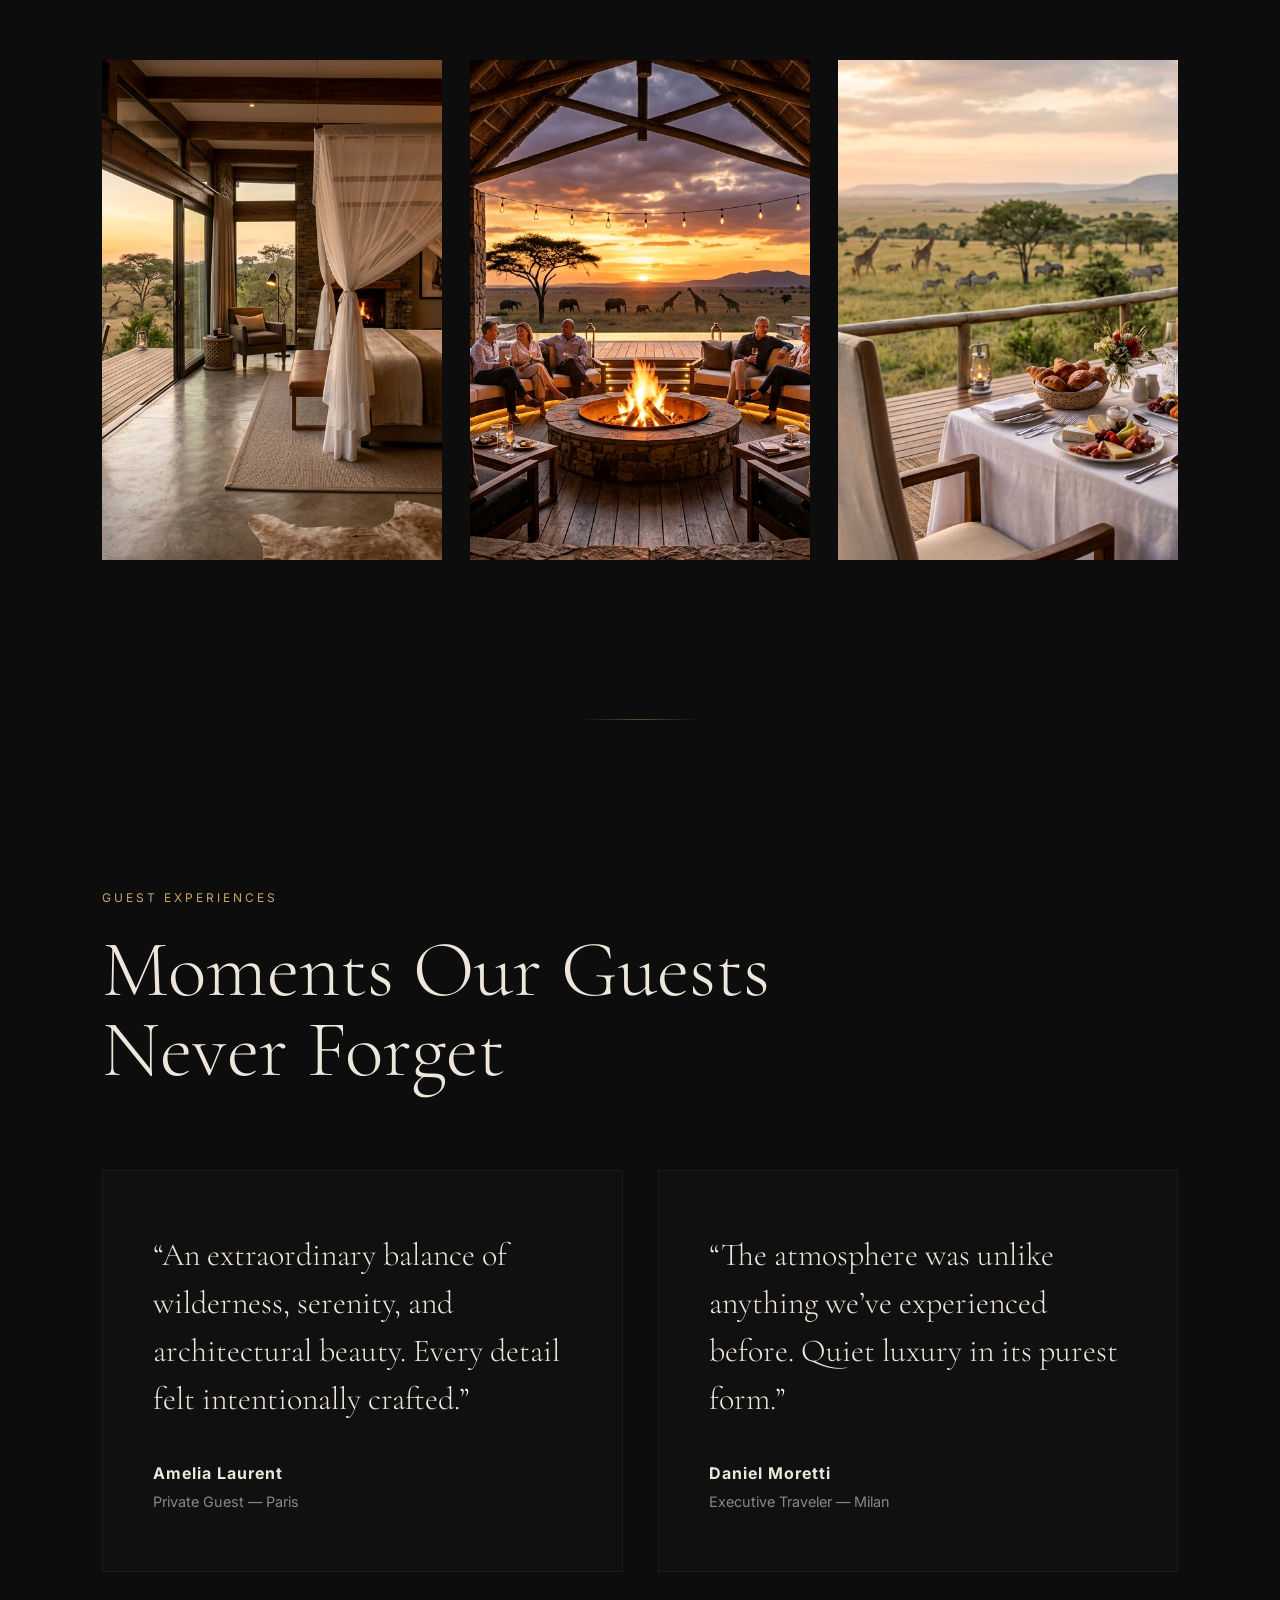
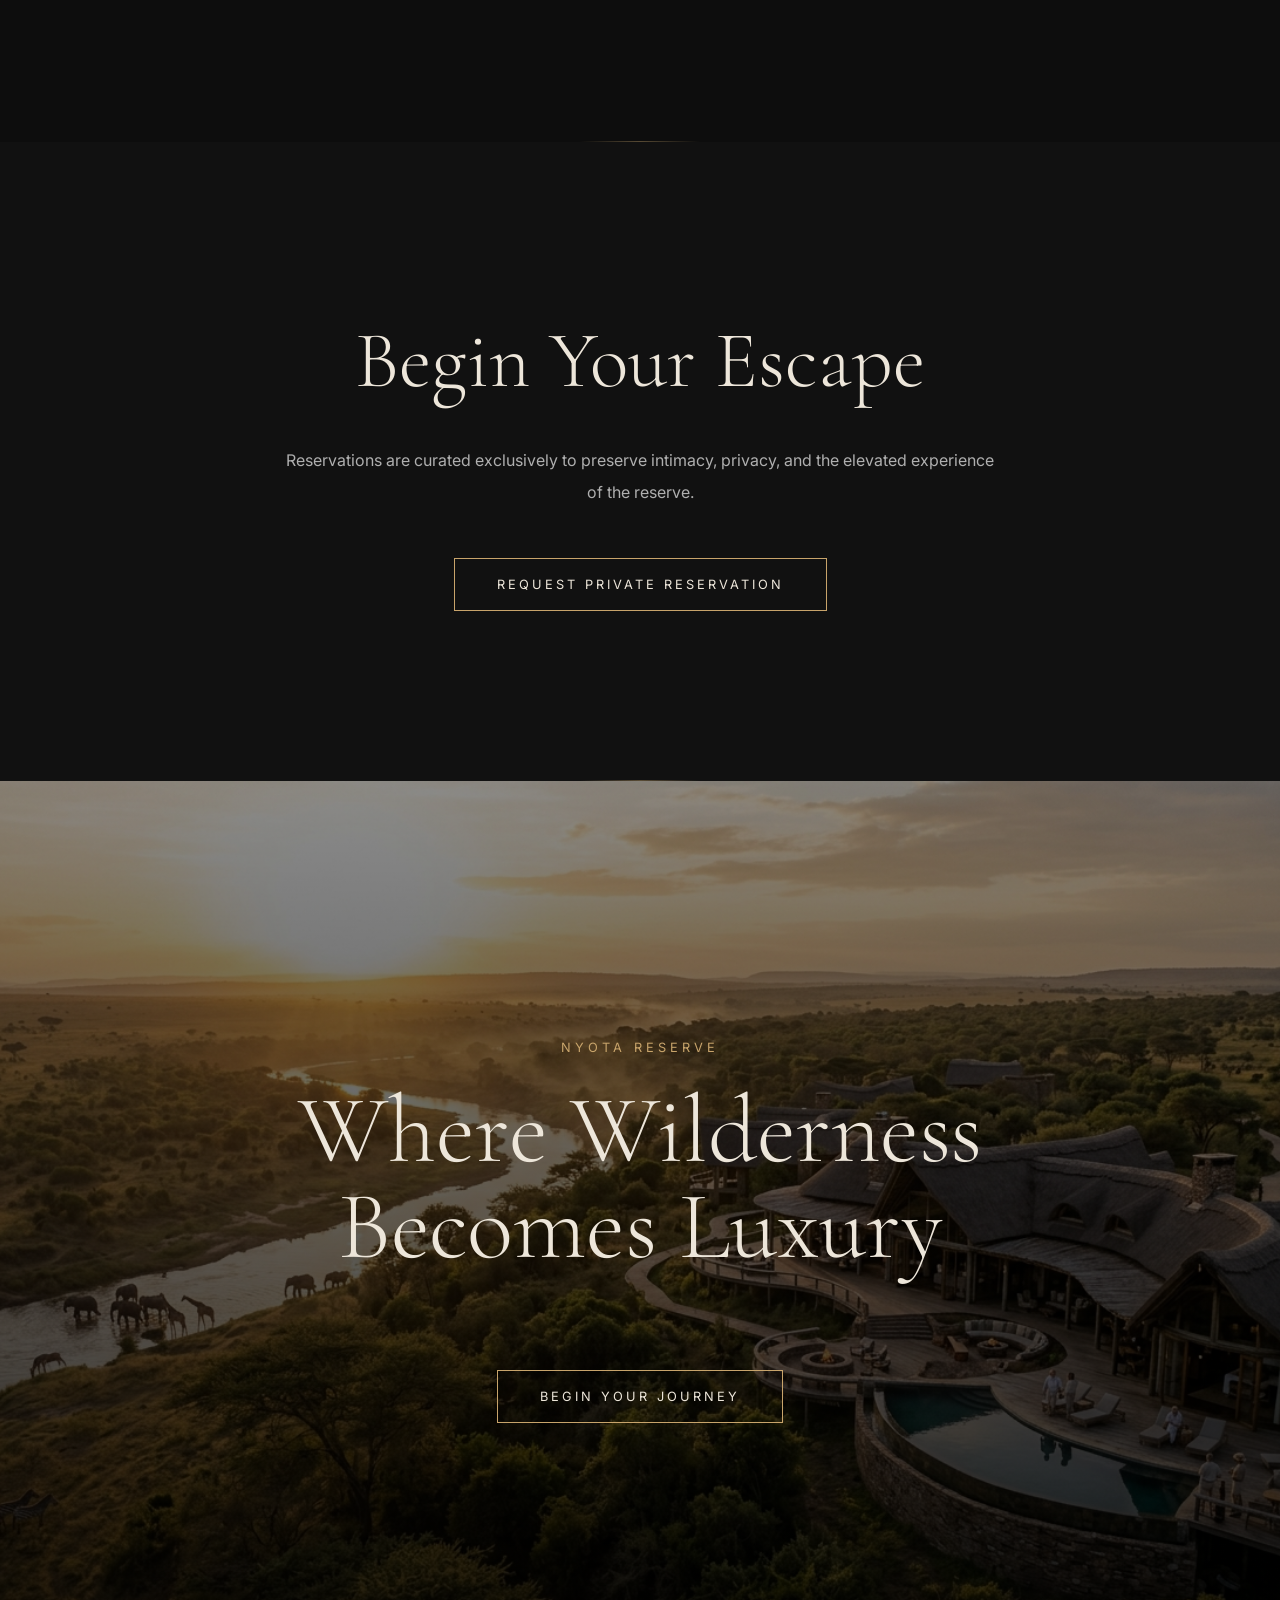
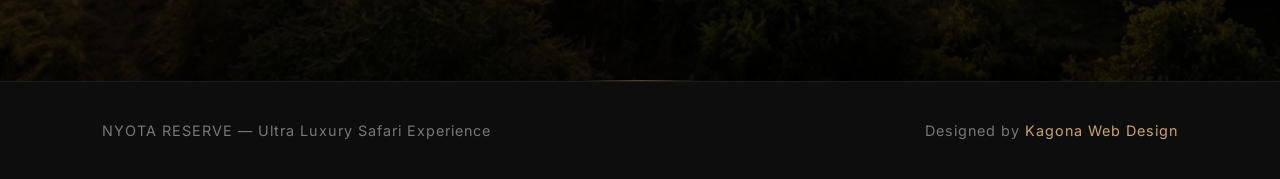
==== commit bb9c0be4: "index.html" ====
--- a/index.html
+++ b/index.html
@@ -445,7 +445,7 @@
 
 <p>
 Designed by 
-<a href="https://kagonameshack-cmyk.github.io/Kagona-web-design-/index.html#">
+<a href="https://kagonameshack-cmyk.github.io/Kagona-webdesign-/index.html#contact">
 Kagona Web Design
 </a>
 </p>
--- a/style.css
+++ b/style.css
@@ -215,10 +215,261 @@
     display:flex;
     align-items:center;
     justify-content:center;
+
+    image-rendering:auto;
 }
 
 .overlay{
     position:absolute;
+    inset:0;
+
+    background:
+    linear-gradient(
+        to bottom,
+        rgba(0,0,0,0.68),
+        rgba(0,0,0,0.88)
+    );
+}
+
+.hero-content{
+    position:relative;
+
+    z-index:2;
+
+    text-align:center;
+
+    width:90%;
+    max-width:950px;
+}
+
+.hero-line{
+    width:120px;
+    height:1px;
+
+    background:#C8A46B;
+
+    margin:0 auto 35px;
+}
+
+.hero h1{
+    font-family:'Cormorant Garamond',serif;
+
+    font-size:6.5rem;
+    font-weight:300;
+
+    line-height:0.95;
+
+    letter-spacing:2px;
+
+    margin-bottom:35px;
+}
+
+.hero p{
+    max-width:760px;
+
+    margin:auto;
+
+    line-height:2;
+
+    color:#D0D0D0;
+}
+
+.hero-btn{
+    display:inline-block;
+
+    margin-top:50px;
+
+    padding:18px 42px;
+
+    border:1px solid #C8A46B;
+
+    color:#EDE6DA;
+
+    text-decoration:none;
+
+    letter-spacing:3px;
+
+    font-size:0.8rem;
+
+    transition:0.5s ease;
+}
+
+.hero-btn:hover{
+    background:#C8A46B;
+    color:#0D0D0D;
+}
+
+/* EXPERIENCE */
+
+.experience{
+    padding:160px 8% 130px;
+}
+
+.experience-text{
+    max-width:850px;
+}
+
+.small-title{
+    color:#C8A46B;
+
+    letter-spacing:3px;
+
+    font-size:0.75rem;
+
+    margin-bottom:28px;
+}
+
+.experience h2{
+    font-family:'Cormorant Garamond',serif;
+
+    font-size:4.8rem;
+    font-weight:300;
+
+    line-height:1;
+
+    margin-bottom:35px;
+}
+
+.experience-description{
+    color:#AFAFAF;
+
+    line-height:2;
+
+    max-width:680px;
+}
+
+/* SHOWCASE */
+
+.showcase{
+    padding:0 8% 140px;
+
+    display:grid;
+
+    grid-template-columns:
+    repeat(auto-fit,minmax(320px,1fr));
+
+    gap:35px;
+}
+
+.card{
+    position:relative;
+
+    overflow:hidden;
+
+    height:540px;
+
+    background:#111;
+
+    cursor:pointer;
+}
+
+.card img{
+    width:100%;
+    height:100%;
+
+    object-fit:cover;
+
+    transition:1.5s ease;
+
+    filter:
+    brightness(0.9)
+    contrast(1.05);
+
+    image-rendering:auto;
+
+    filter:
+    contrast(1.03)
+    saturate(1.02);
+}
+
+.card:hover img{
+    transform:scale(1.08);
+
+    filter:
+    brightness(1)
+    contrast(1.08);
+}
+
+.card-content{
+    position:absolute;
+
+    inset:0;
+
+    background:
+    linear-gradient(
+        to top,
+        rgba(0,0,0,0.9),
+        rgba(0,0,0,0.05)
+    );
+
+    display:flex;
+    align-items:flex-end;
+
+    padding:40px;
+}
+
+.card-content h3{
+    font-family:'Cormorant Garamond',serif;
+
+    font-size:2.3rem;
+    font-weight:300;
+
+    letter-spacing:1px;
+}
+
+/* RESERVATION */
+
+.reservation{
+    padding:170px 8%;
+
+    background:#111111;
+
+    text-align:center;
+}
+
+.reservation h2{
+    font-family:'Cormorant Garamond',serif;
+
+    font-size:5rem;
+    font-weight:300;
+
+    margin-bottom:35px;
+}
+
+.reservation p{
+    max-width:720px;
+
+    margin:auto;
+
+    line-height:2;
+
+    color:#AFAFAF;
+}
+
+/* FINAL SECTION */
+
+.final-section{
+    position:relative;
+
+    height:100vh;
+
+    background:url('images/final.jpg');
+
+    background-size:cover;
+    background-position:center;
+
+    display:flex;
+    align-items:center;
+    justify-content:center;
+
+    overflow:hidden;
+
+    image-rendering:auto;
+}
+
+.final-overlay{
+    position:absolute;
+
     inset:0;
 
     background:
@@ -229,247 +480,6 @@
     );
 }
 
-.hero-content{
-    position:relative;
-
-    z-index:2;
-
-    text-align:center;
-
-    width:90%;
-    max-width:950px;
-}
-
-.hero-line{
-    width:120px;
-    height:1px;
-
-    background:#C8A46B;
-
-    margin:0 auto 35px;
-}
-
-.hero h1{
-    font-family:'Cormorant Garamond',serif;
-
-    font-size:6.5rem;
-    font-weight:300;
-
-    line-height:0.95;
-
-    letter-spacing:2px;
-
-    margin-bottom:35px;
-}
-
-.hero p{
-    max-width:760px;
-
-    margin:auto;
-
-    line-height:2;
-
-    color:#D0D0D0;
-}
-
-.hero-btn{
-    display:inline-block;
-
-    margin-top:50px;
-
-    padding:18px 42px;
-
-    border:1px solid #C8A46B;
-
-    color:#EDE6DA;
-
-    text-decoration:none;
-
-    letter-spacing:3px;
-
-    font-size:0.8rem;
-
-    transition:0.5s ease;
-}
-
-.hero-btn:hover{
-    background:#C8A46B;
-    color:#0D0D0D;
-}
-
-/* EXPERIENCE */
-
-.experience{
-    padding:160px 8% 130px;
-}
-
-.experience-text{
-    max-width:850px;
-}
-
-.small-title{
-    color:#C8A46B;
-
-    letter-spacing:3px;
-
-    font-size:0.75rem;
-
-    margin-bottom:28px;
-}
-
-.experience h2{
-    font-family:'Cormorant Garamond',serif;
-
-    font-size:4.8rem;
-    font-weight:300;
-
-    line-height:1;
-
-    margin-bottom:35px;
-}
-
-.experience-description{
-    color:#AFAFAF;
-
-    line-height:2;
-
-    max-width:680px;
-}
-
-/* SHOWCASE */
-
-.showcase{
-    padding:0 8% 140px;
-
-    display:grid;
-
-    grid-template-columns:
-    repeat(auto-fit,minmax(320px,1fr));
-
-    gap:35px;
-}
-
-.card{
-    position:relative;
-
-    overflow:hidden;
-
-    height:540px;
-
-    background:#111;
-
-    cursor:pointer;
-}
-
-.card img{
-    width:100%;
-    height:100%;
-
-    object-fit:cover;
-
-    transition:1.5s ease;
-
-    filter:
-    brightness(0.9)
-    contrast(1.05);
-}
-
-.card:hover img{
-    transform:scale(1.08);
-
-    filter:
-    brightness(1)
-    contrast(1.08);
-}
-
-.card-content{
-    position:absolute;
-
-    inset:0;
-
-    background:
-    linear-gradient(
-        to top,
-        rgba(0,0,0,0.9),
-        rgba(0,0,0,0.05)
-    );
-
-    display:flex;
-    align-items:flex-end;
-
-    padding:40px;
-}
-
-.card-content h3{
-    font-family:'Cormorant Garamond',serif;
-
-    font-size:2.3rem;
-    font-weight:300;
-
-    letter-spacing:1px;
-}
-
-/* RESERVATION */
-
-.reservation{
-    padding:170px 8%;
-
-    background:#111111;
-
-    text-align:center;
-}
-
-.reservation h2{
-    font-family:'Cormorant Garamond',serif;
-
-    font-size:5rem;
-    font-weight:300;
-
-    margin-bottom:35px;
-}
-
-.reservation p{
-    max-width:720px;
-
-    margin:auto;
-
-    line-height:2;
-
-    color:#AFAFAF;
-}
-
-/* FINAL SECTION */
-
-.final-section{
-    position:relative;
-
-    height:100vh;
-
-    background:url('images/final.jpg');
-
-    background-size:cover;
-    background-position:center;
-
-    display:flex;
-    align-items:center;
-    justify-content:center;
-
-    overflow:hidden;
-}
-
-.final-overlay{
-    position:absolute;
-
-    inset:0;
-
-    background:
-    linear-gradient(
-        to bottom,
-        rgba(0,0,0,0.45),
-        rgba(0,0,0,0.82)
-    );
-}
-
 .final-content{
     position:relative;
 
@@ -806,6 +816,12 @@
     object-fit:cover;
 
     transition:1.4s ease;
+
+    image-rendering:auto;
+
+    filter:
+    contrast(1.03)
+    saturate(1.02);
 }
 
 .gallery-item:hover img{
@@ -1129,3 +1145,35 @@
     }
 
 }
+
+/* CINEMATIC SECTION DIVIDERS */
+
+section{
+    position:relative;
+}
+
+section::after{
+    content:"";
+
+    position:absolute;
+
+    bottom:0;
+    left:50%;
+
+    transform:translateX(-50%);
+
+    width:120px;
+    height:1px;
+
+    background:
+    linear-gradient(
+        to right,
+        transparent,
+        rgba(198,164,108,0.4),
+        transparent
+    );
+    }
+
+footer::after{
+    display:none;
+}
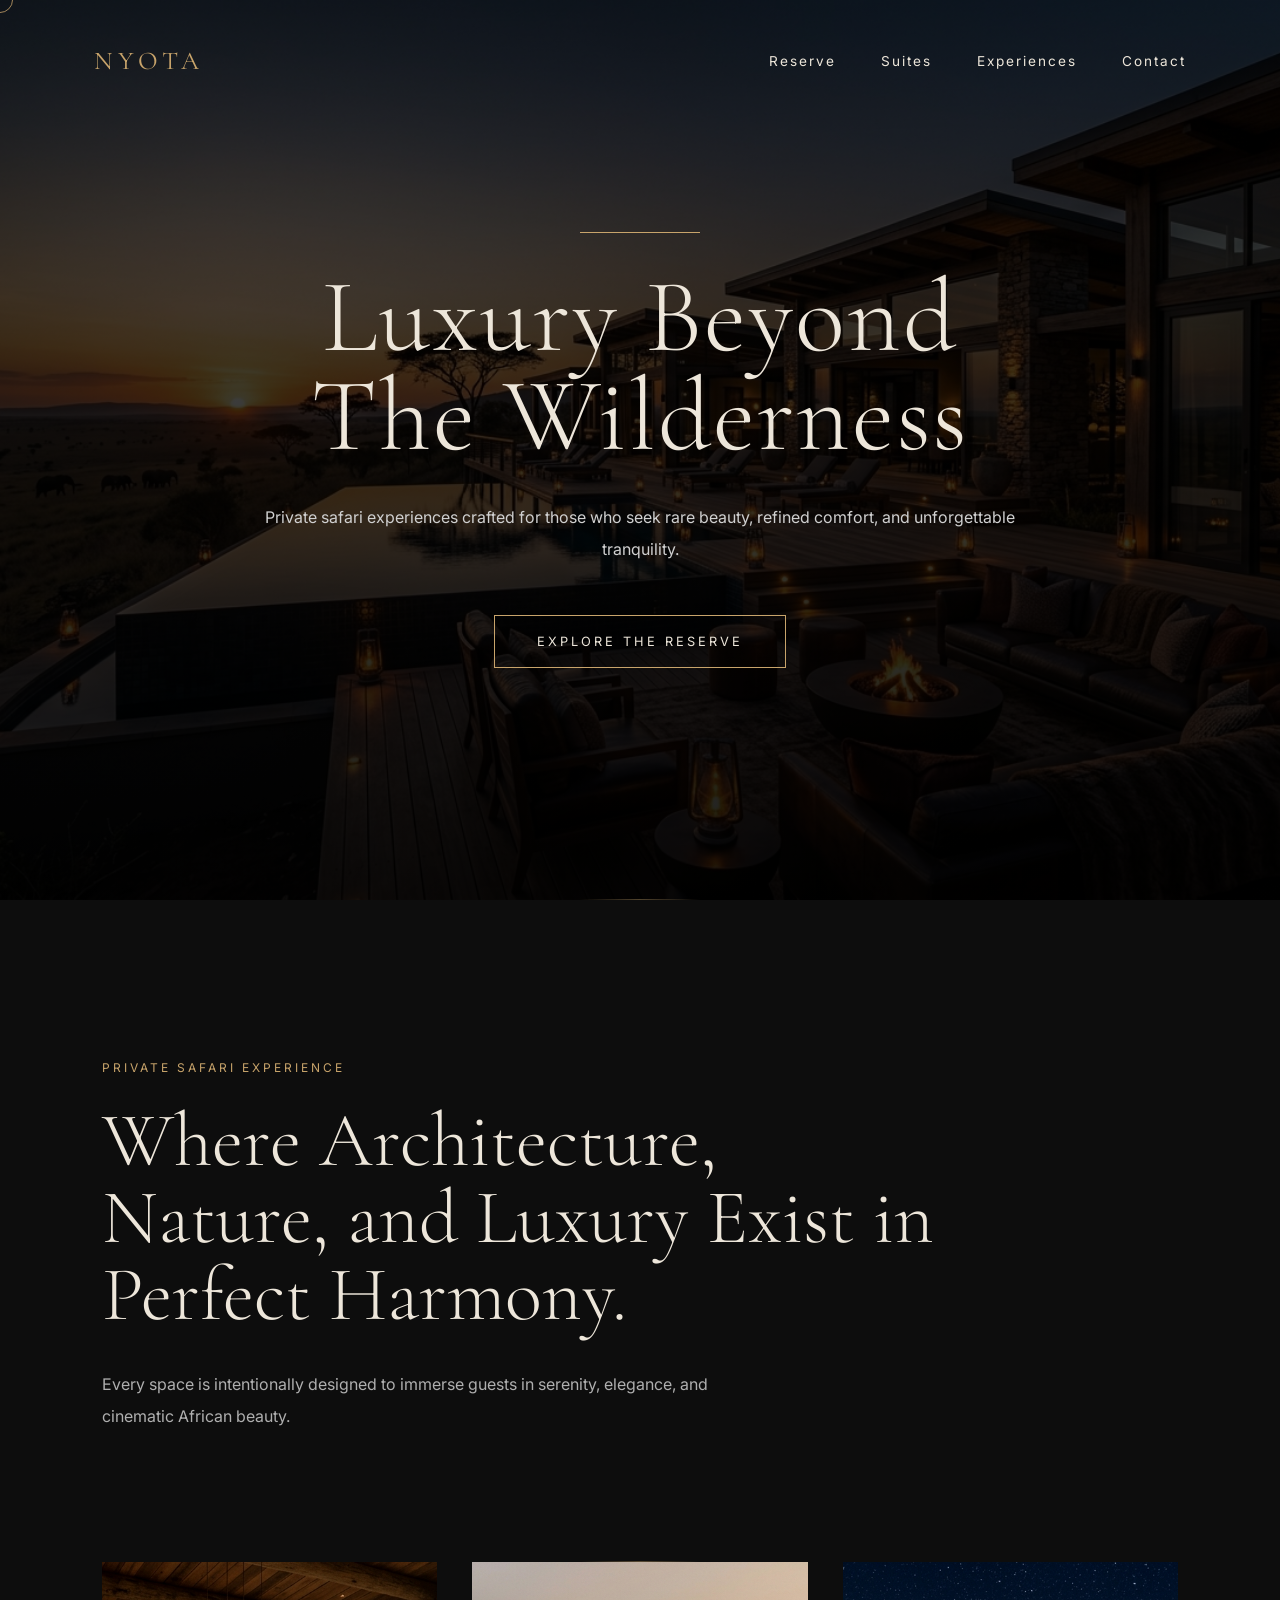
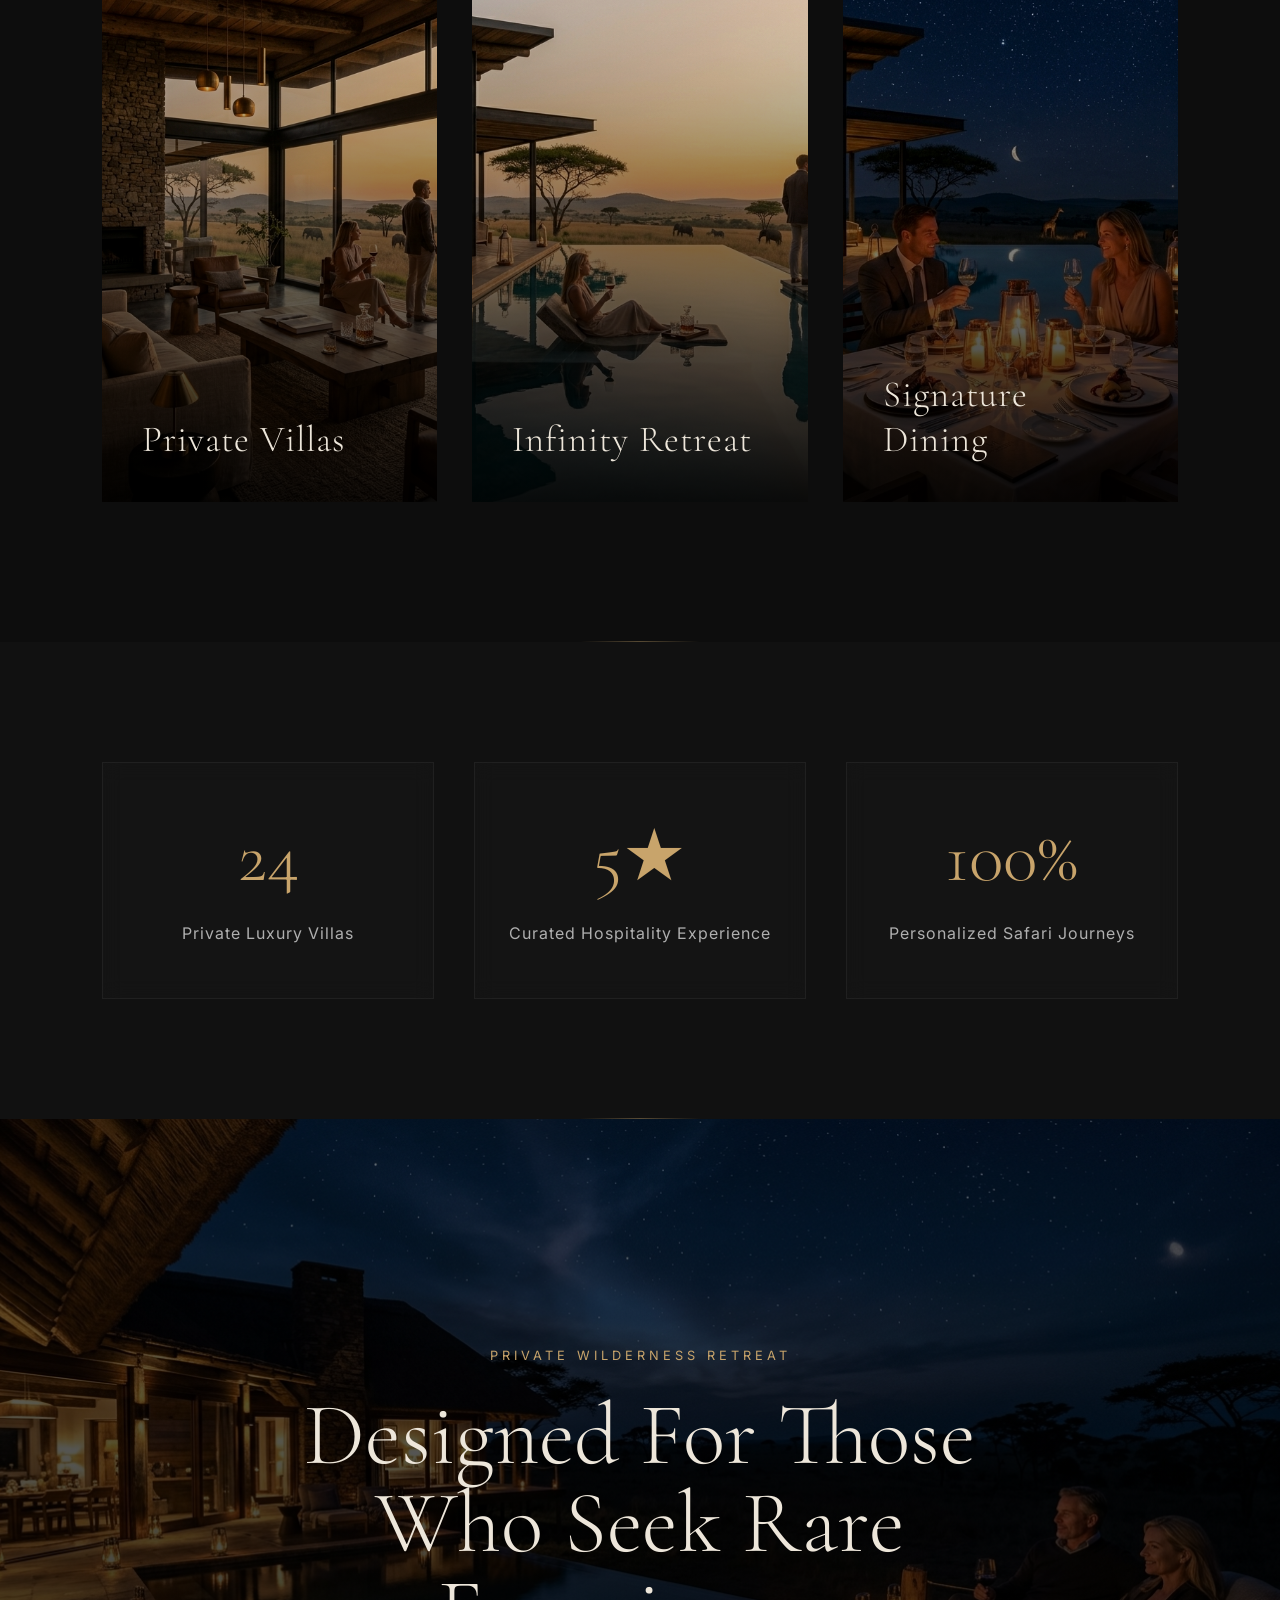
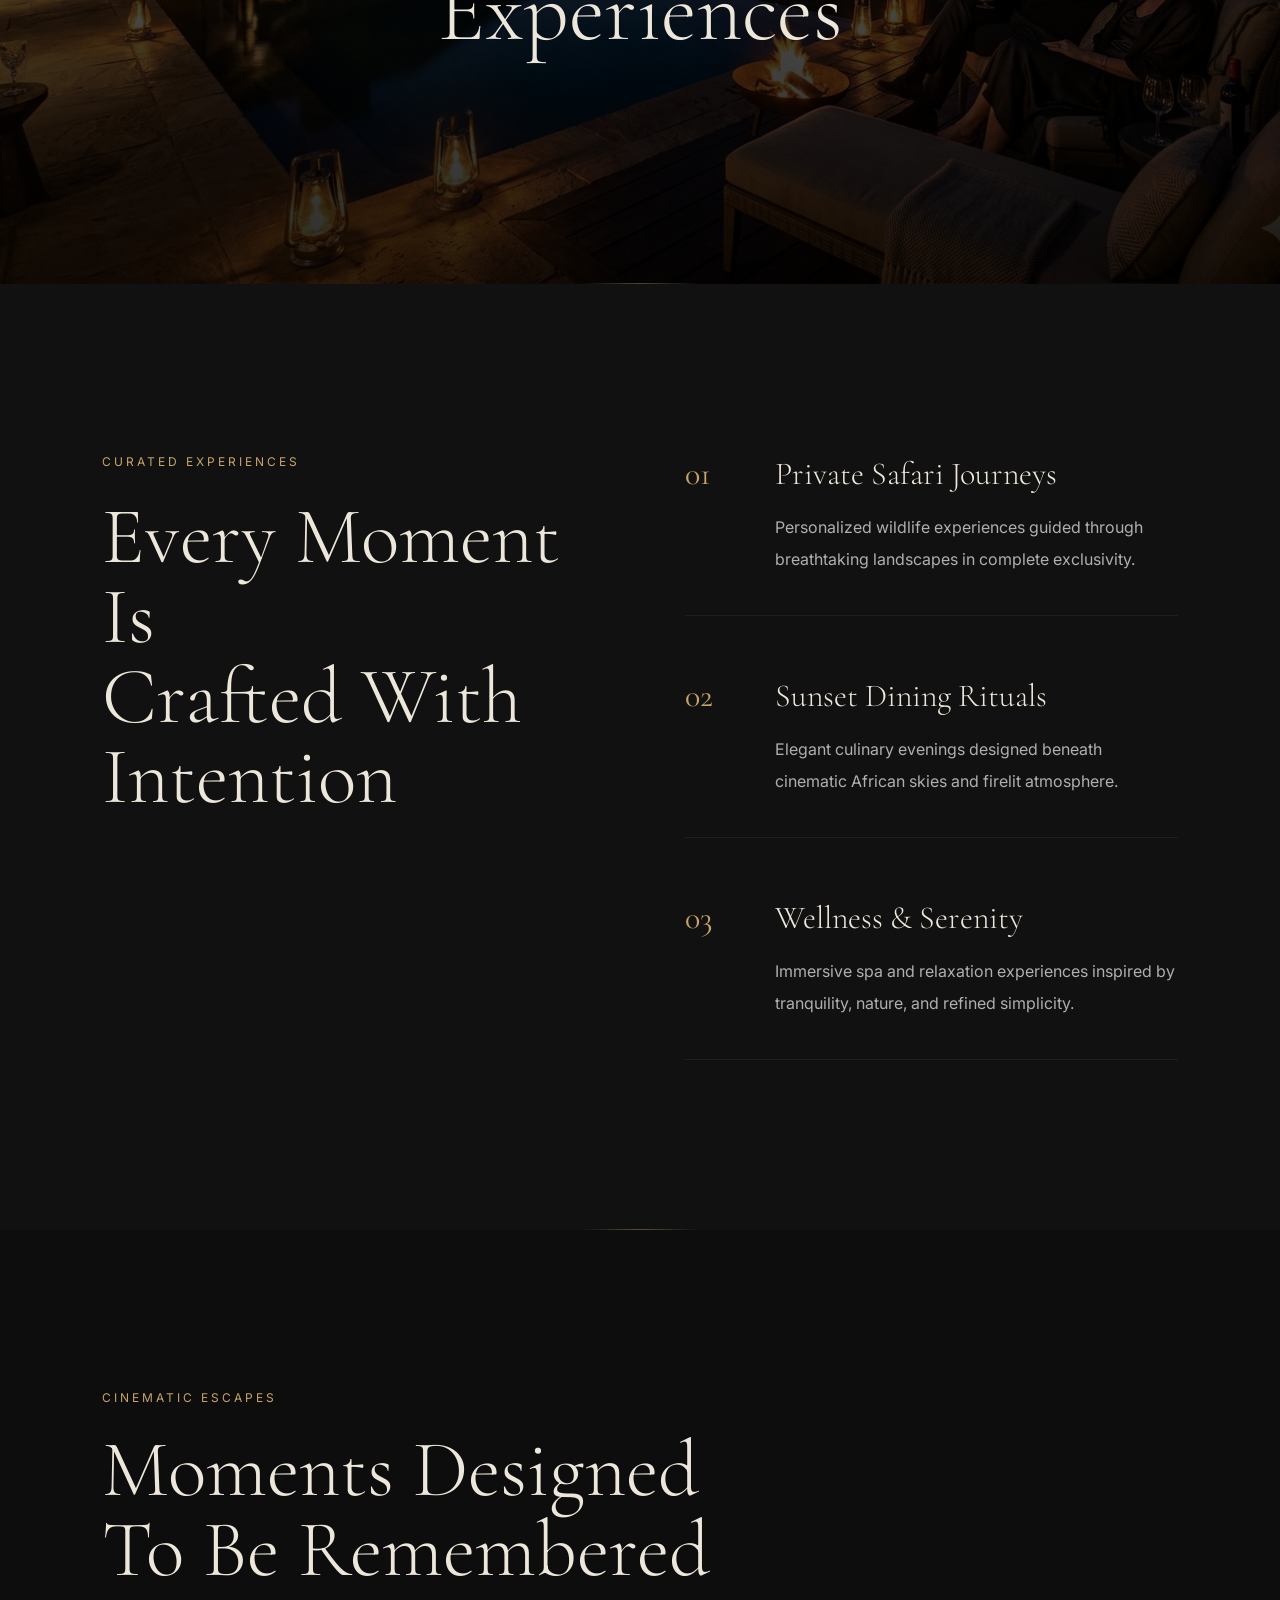
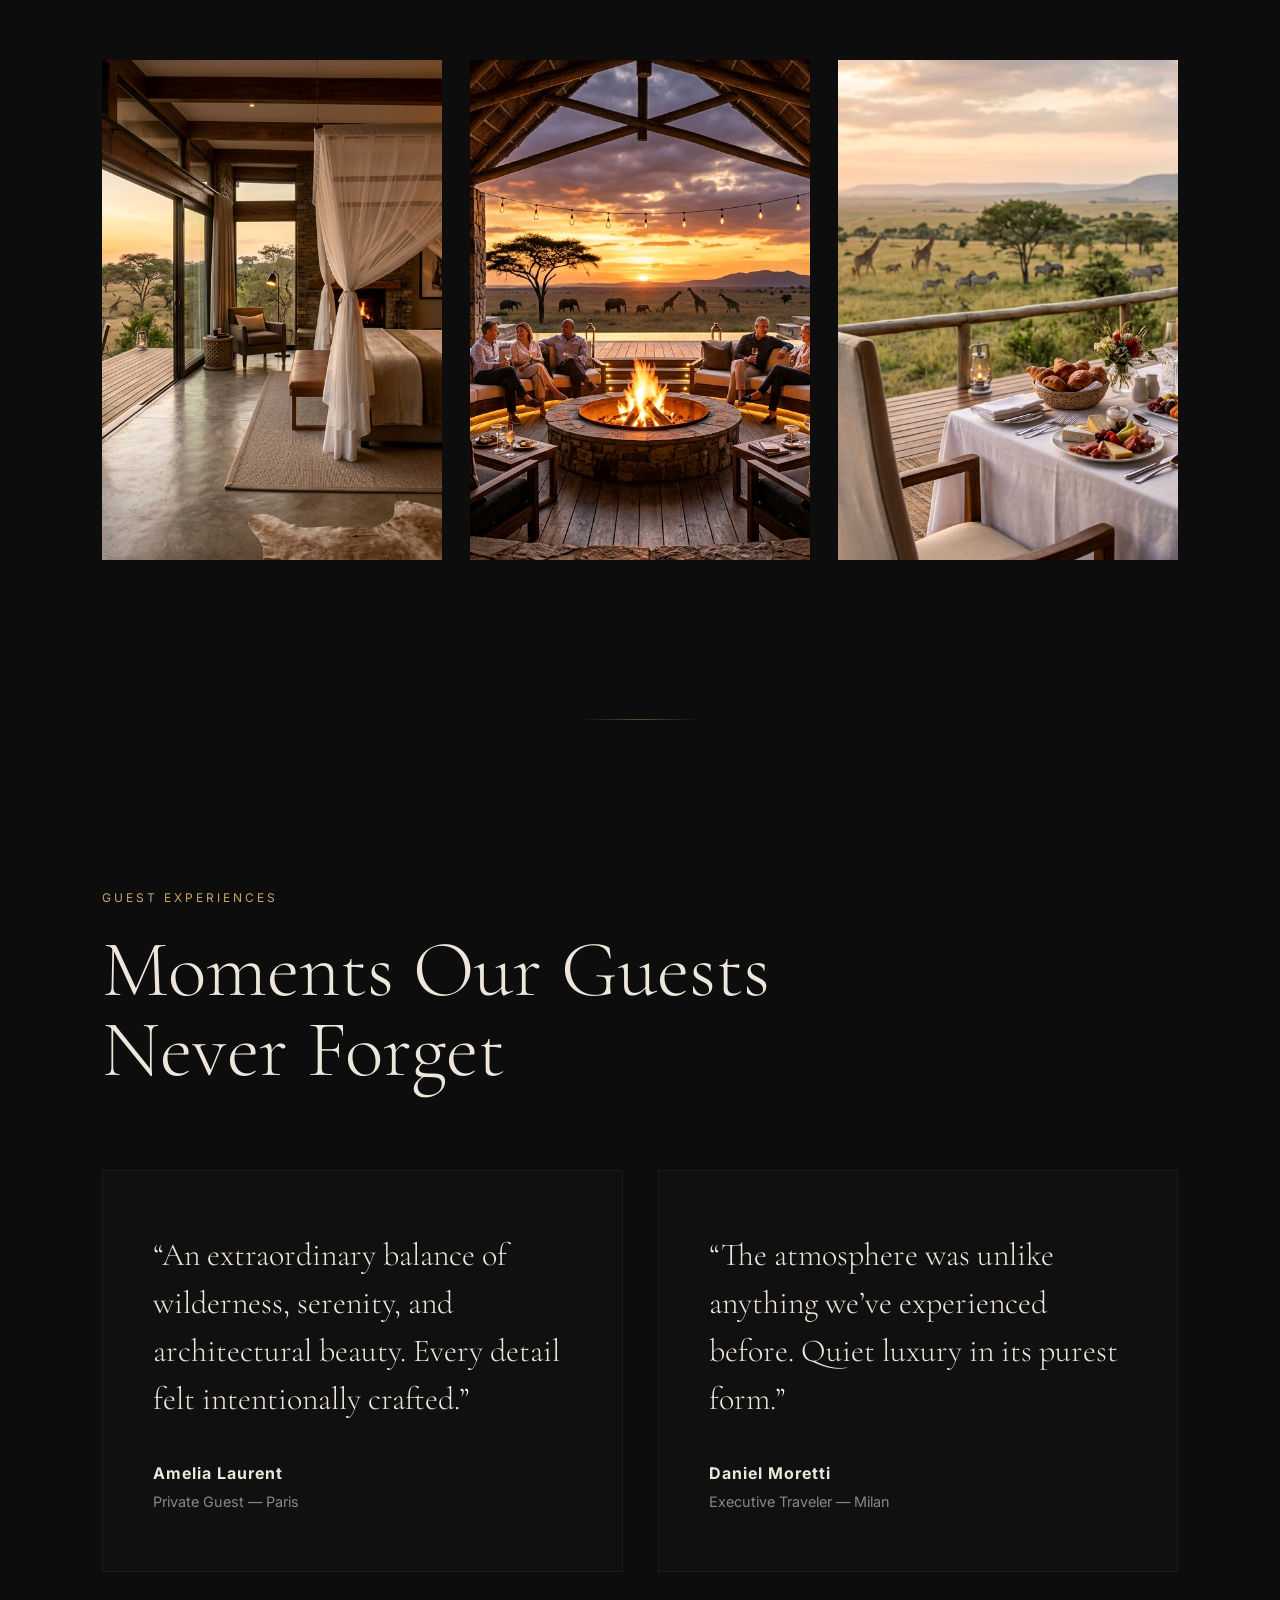
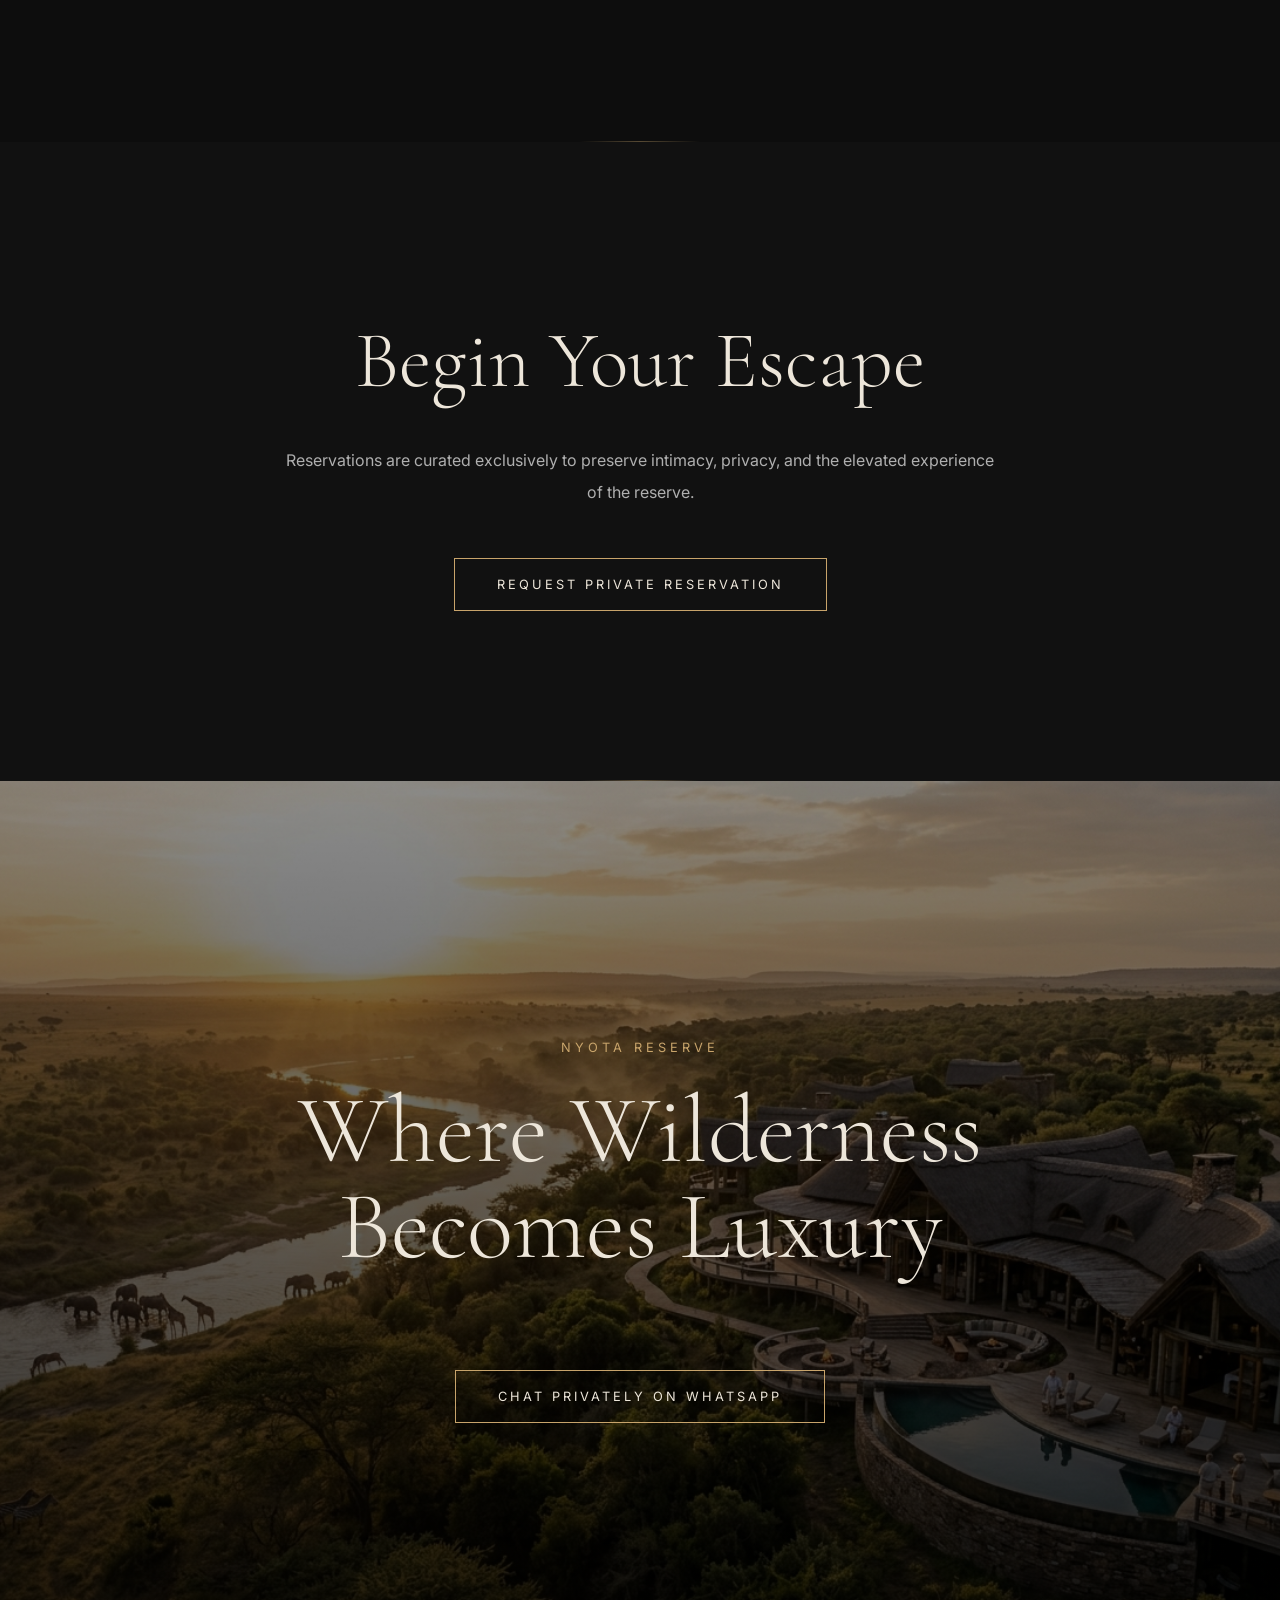
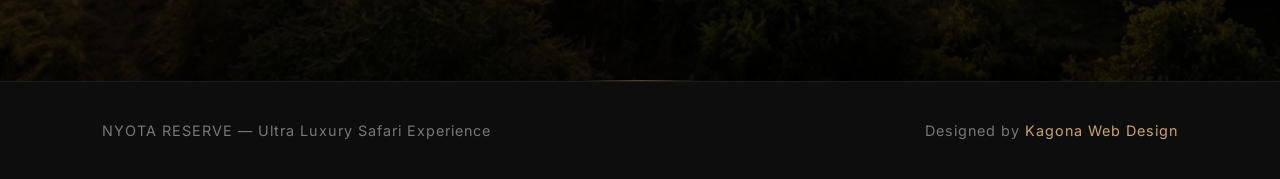
==== commit 2e017041: "Update index.html" ====
--- a/index.html
+++ b/index.html
@@ -428,7 +428,7 @@
         </h2>
 
         <a href="reservation.html" class="hero-btn">
-            BEGIN YOUR JOURNEY
+            CHAT PRIVATELY ON WHATSAPP
         </a>
 
     </div>
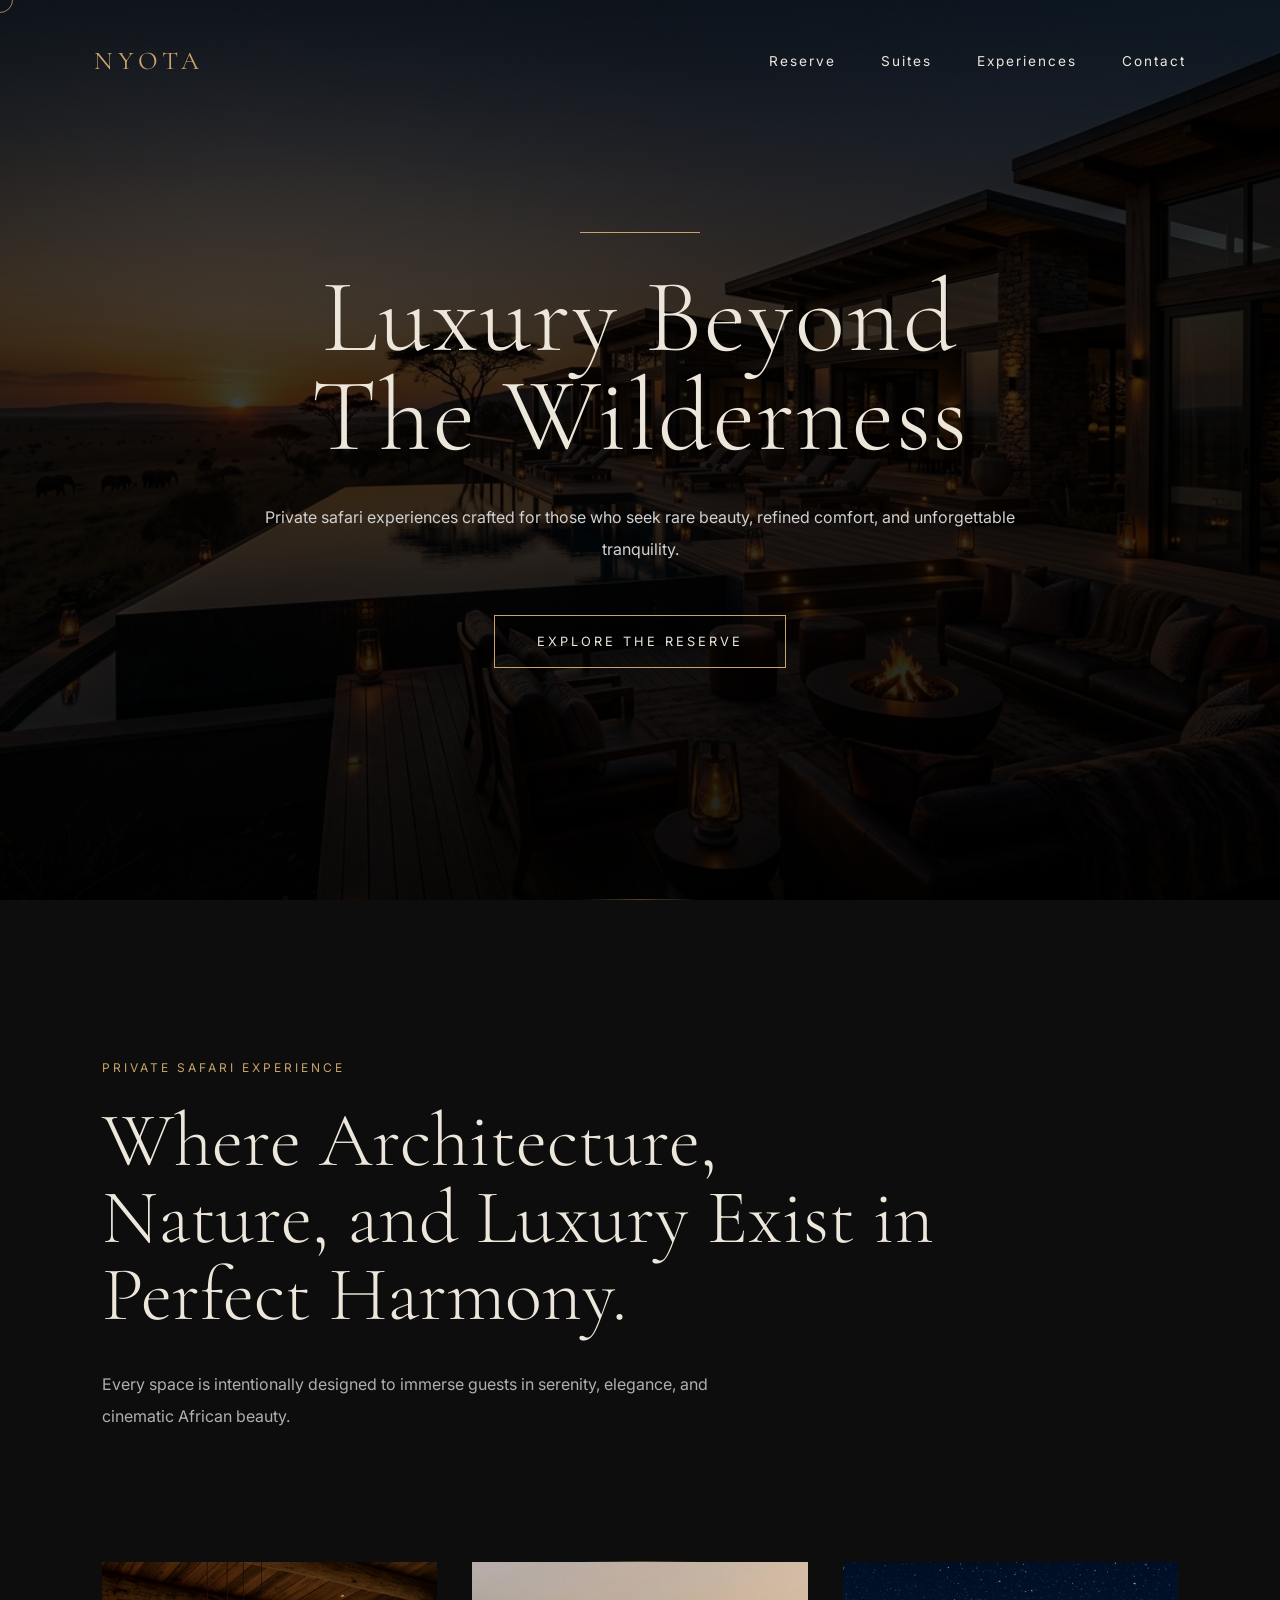
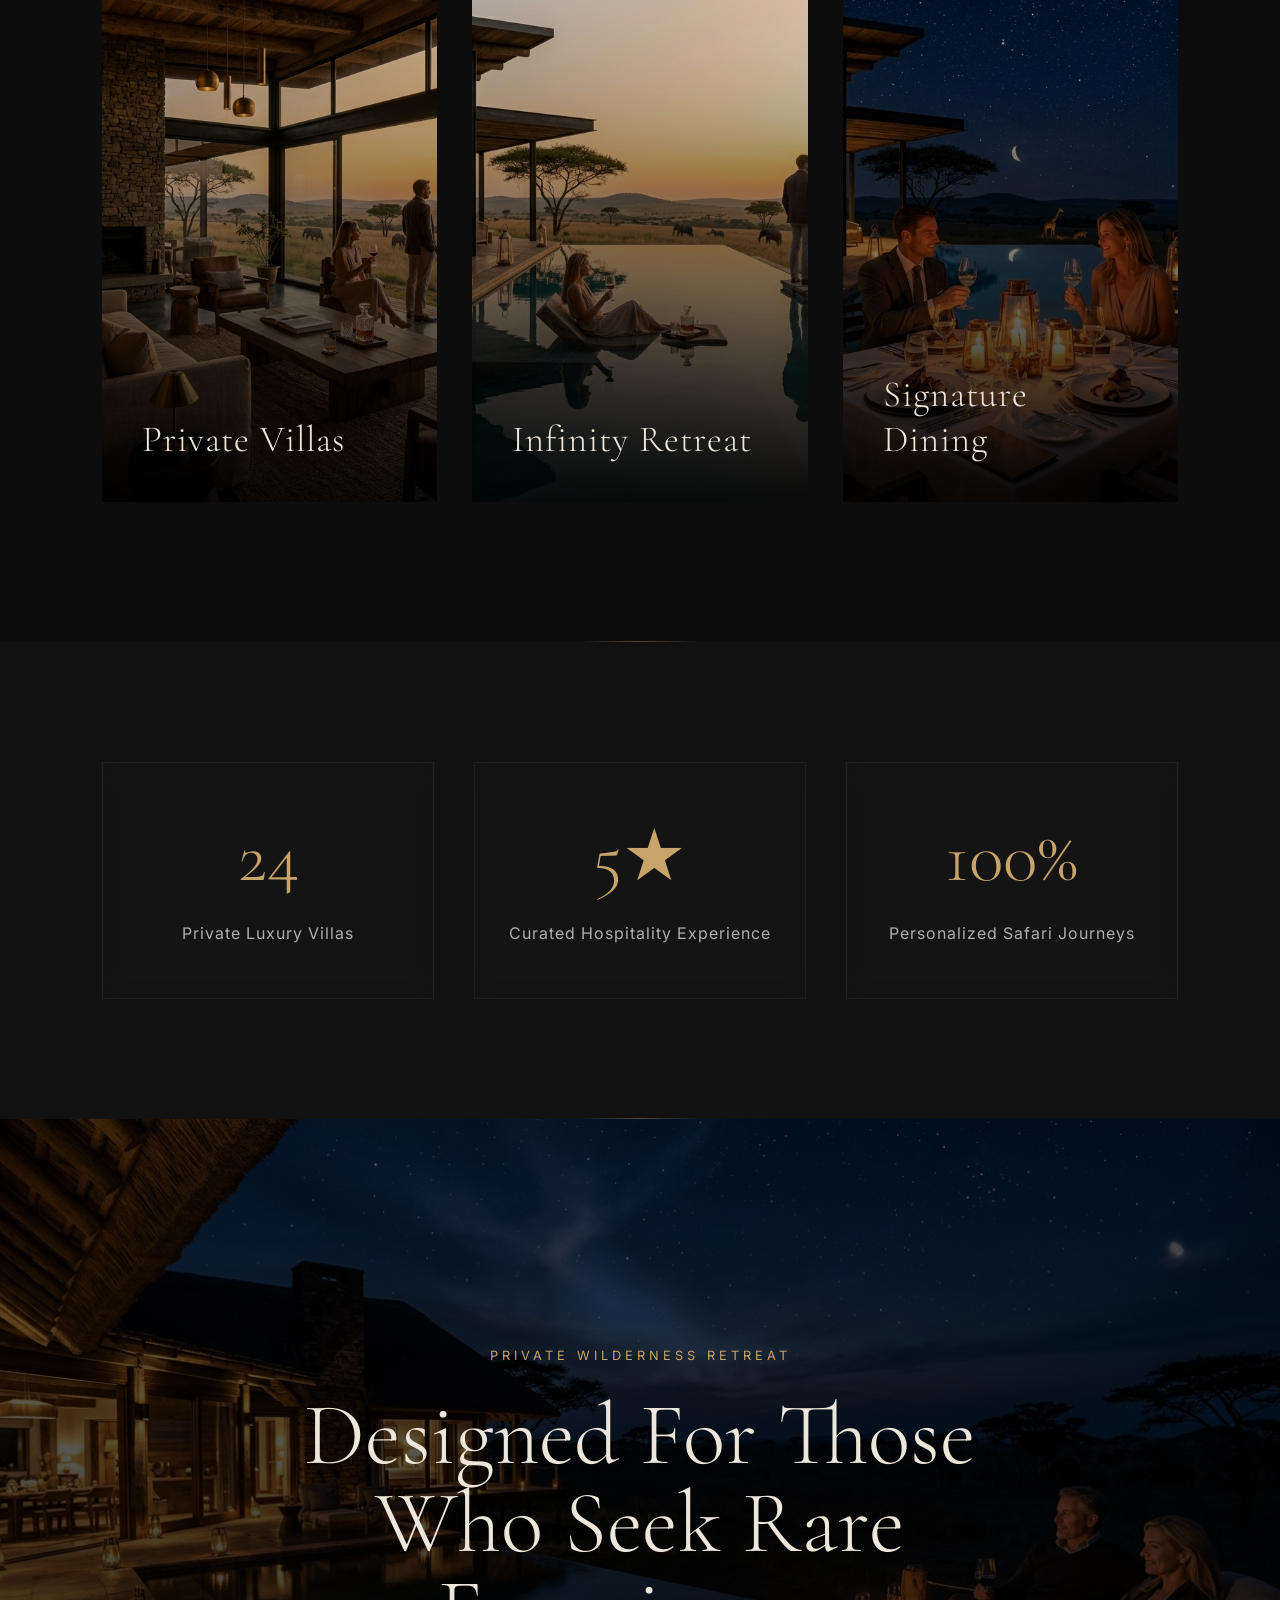
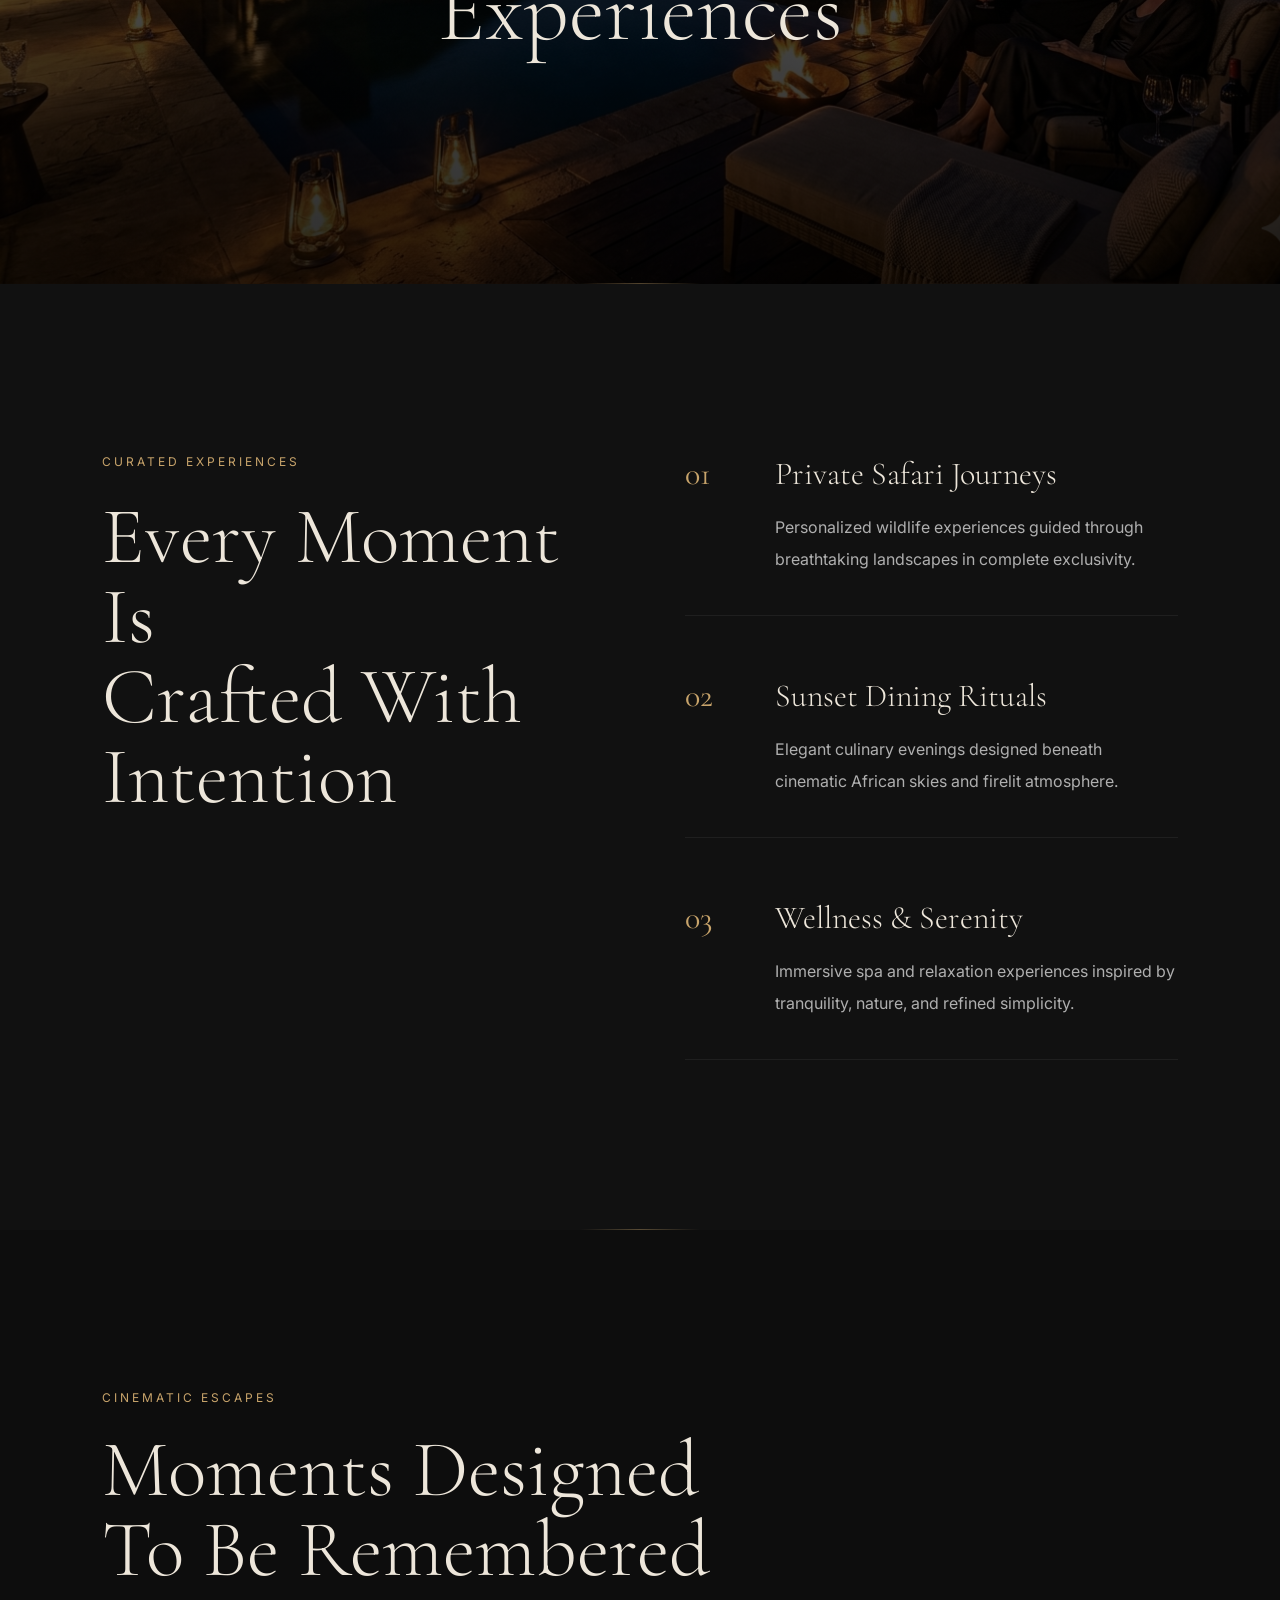
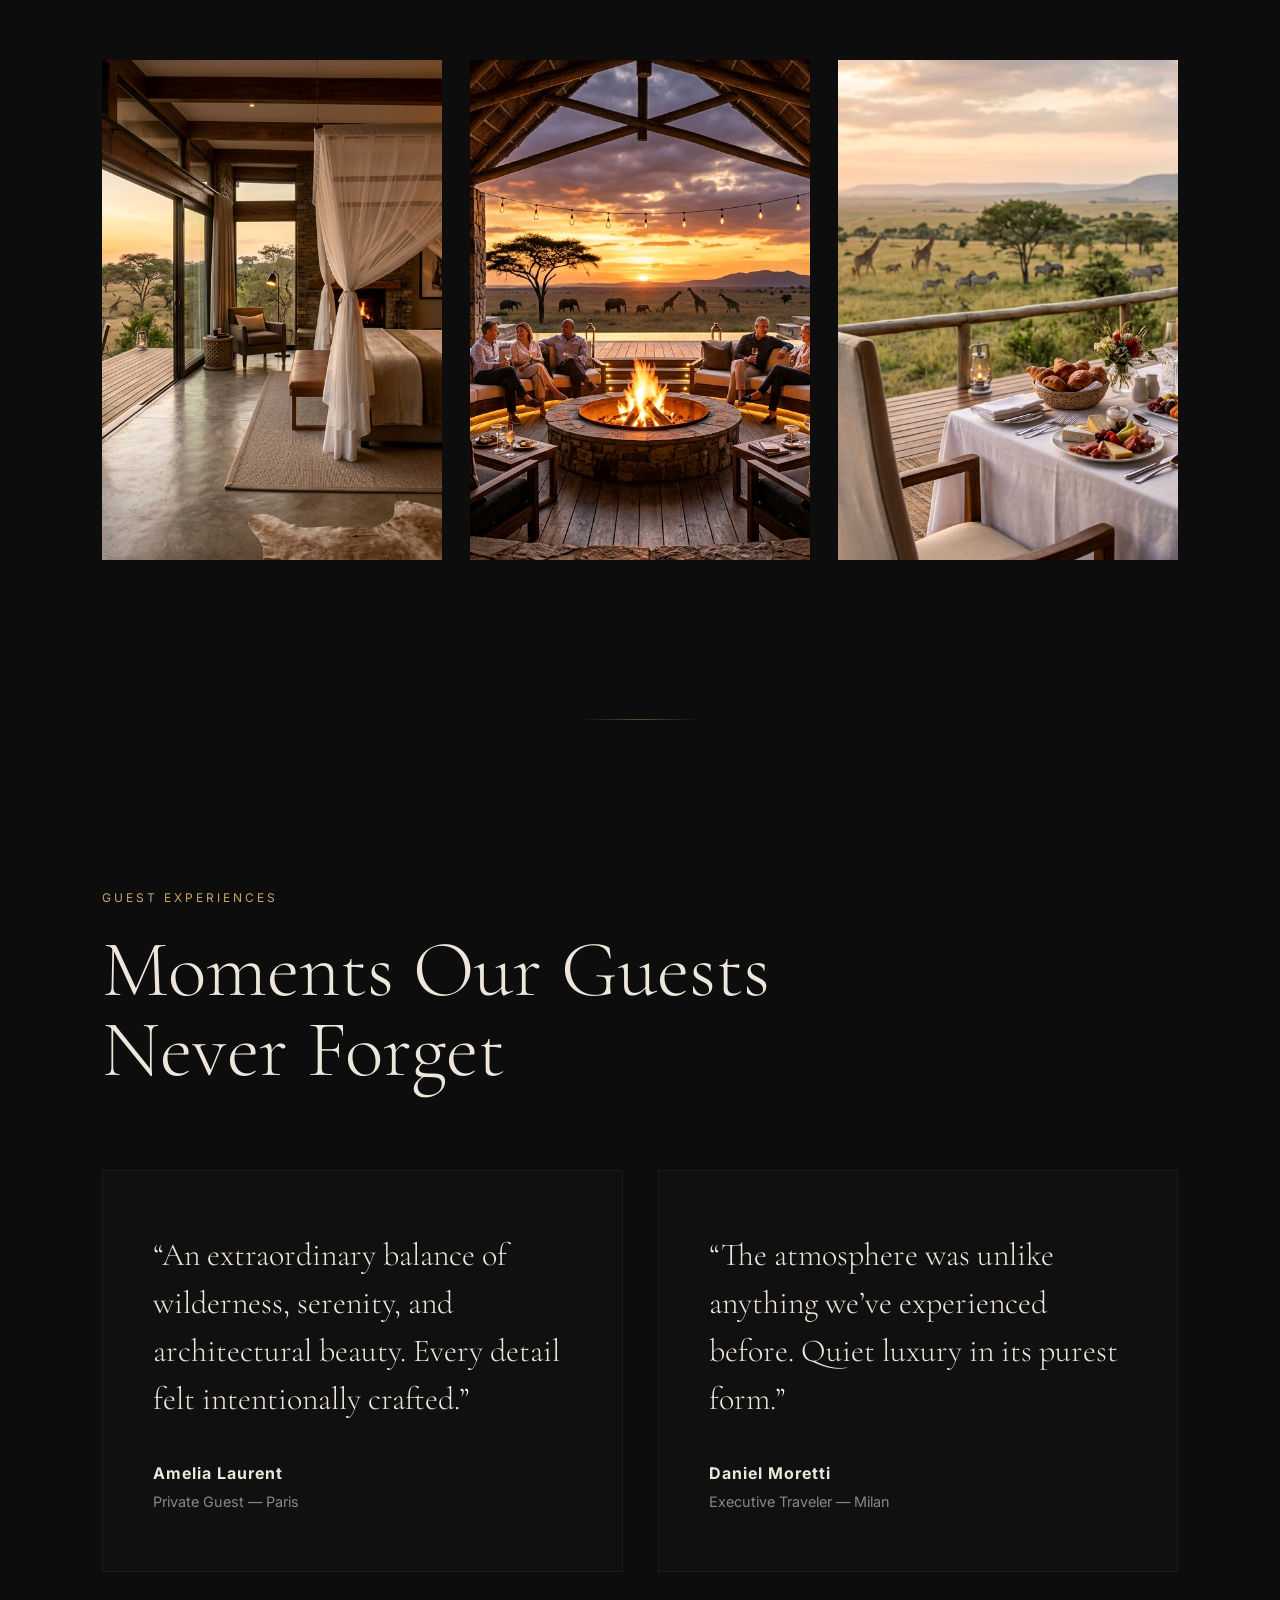
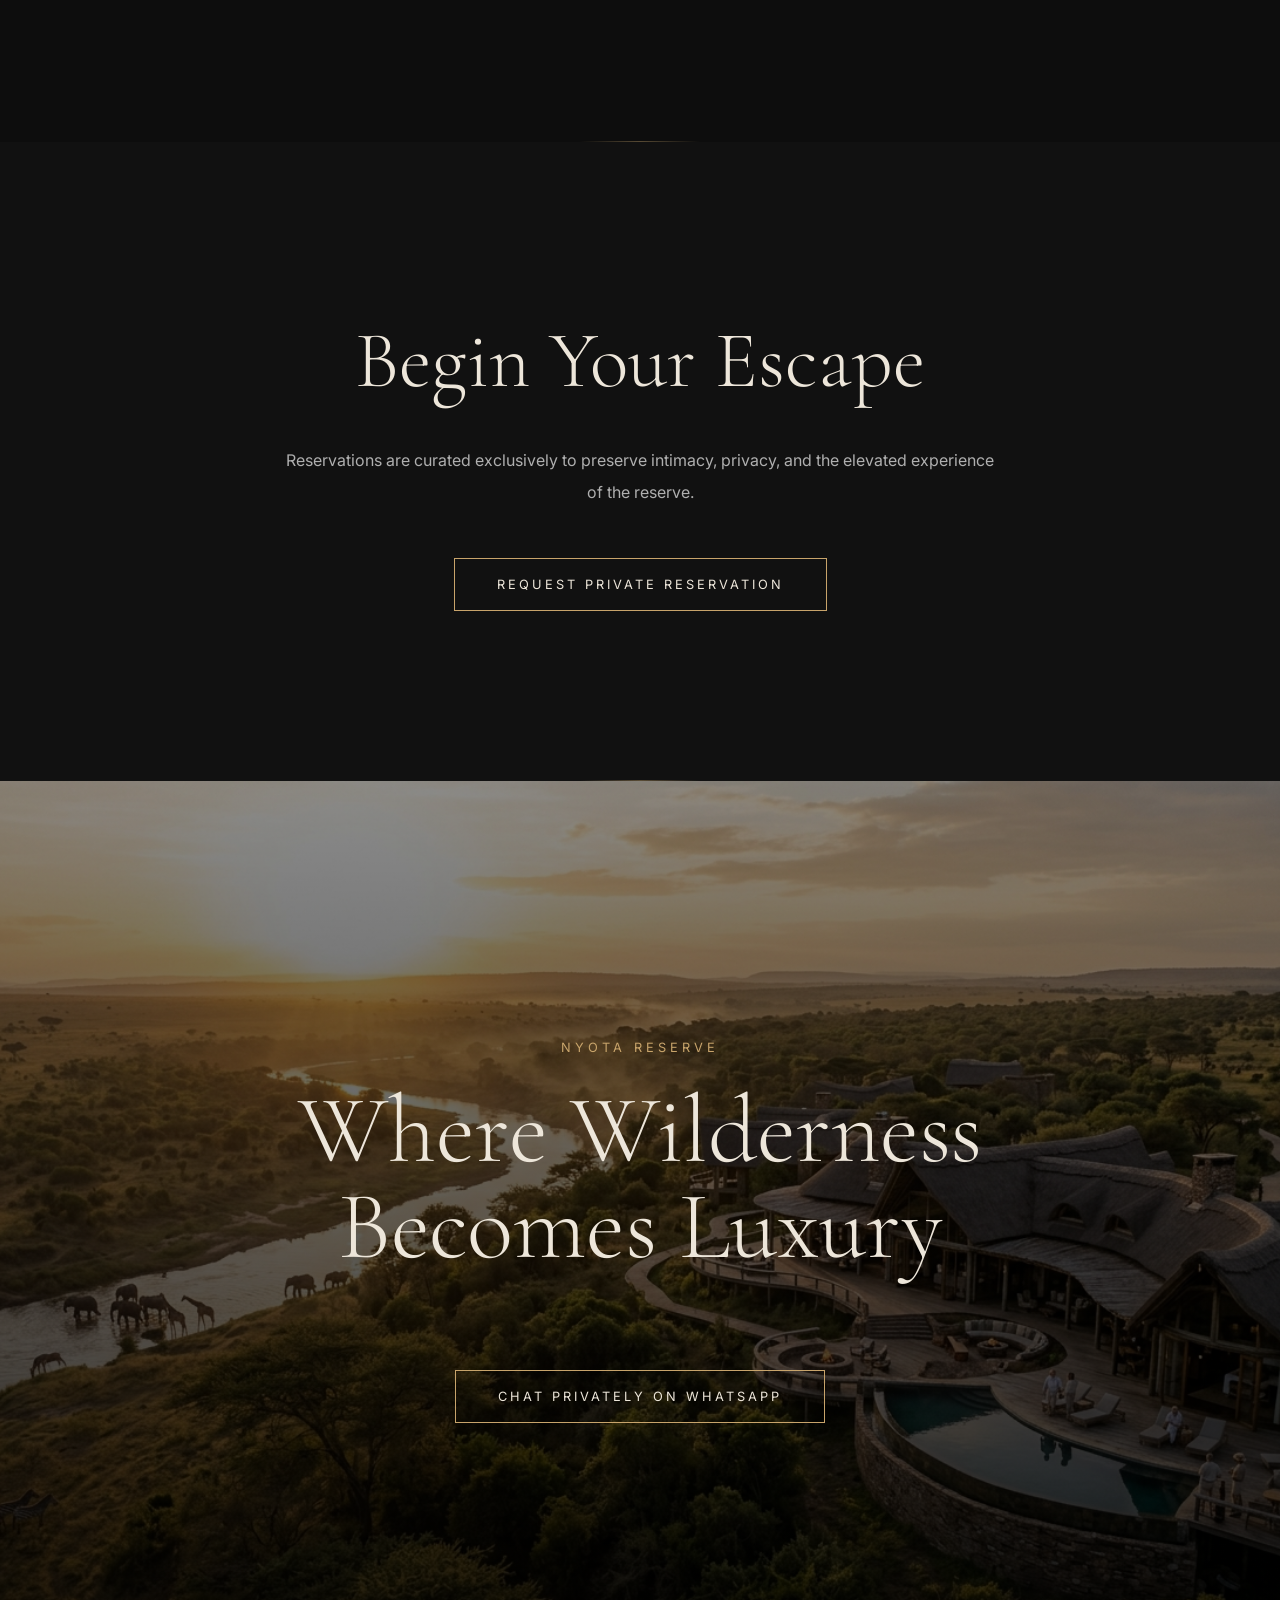
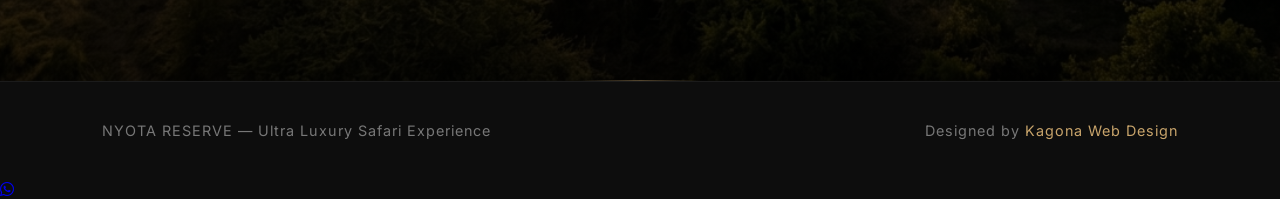
==== commit 006368a9: "Update index.html" ====
--- a/index.html
+++ b/index.html
@@ -13,6 +13,9 @@
 
 <link href="https://fonts.googleapis.com/css2?family=Cormorant+Garamond:wght@300;400;500;600&family=Inter:wght@300;400;500&display=swap" rel="stylesheet">
 
+<link rel="stylesheet"
+href="https://cdnjs.cloudflare.com/ajax/libs/font-awesome/6.5.1/css/all.min.css">
+    
 <link rel="stylesheet" href="style.css">
 
 </head>
@@ -427,7 +430,7 @@
             Becomes Luxury
         </h2>
 
-        <a href="reservation.html" class="hero-btn">
+        <a href="https://wa.me/254710138060?text=Hello%20Kagona,%20I'm%20interested%20in%20a%20website%20for%20my%20business." class="hero-btn">
             CHAT PRIVATELY ON WHATSAPP
         </a>
 
@@ -455,6 +458,16 @@
 <script src="script.js"></script>
 
 <div class="cursor"></div>
+
+<!-- FLOATING WHATSAPP -->
+
+<a href="https://wa.me/254710138060?text=Hello%20Kagona,%20I%20just%20visited%20your%20website%20and%20would%20like%20to%20discuss%20a%20project."
+class="floating-whatsapp"
+target="_blank">
+
+    <i class="fab fa-whatsapp"></i>
+
+</a>    
     
 </body>
   </html>
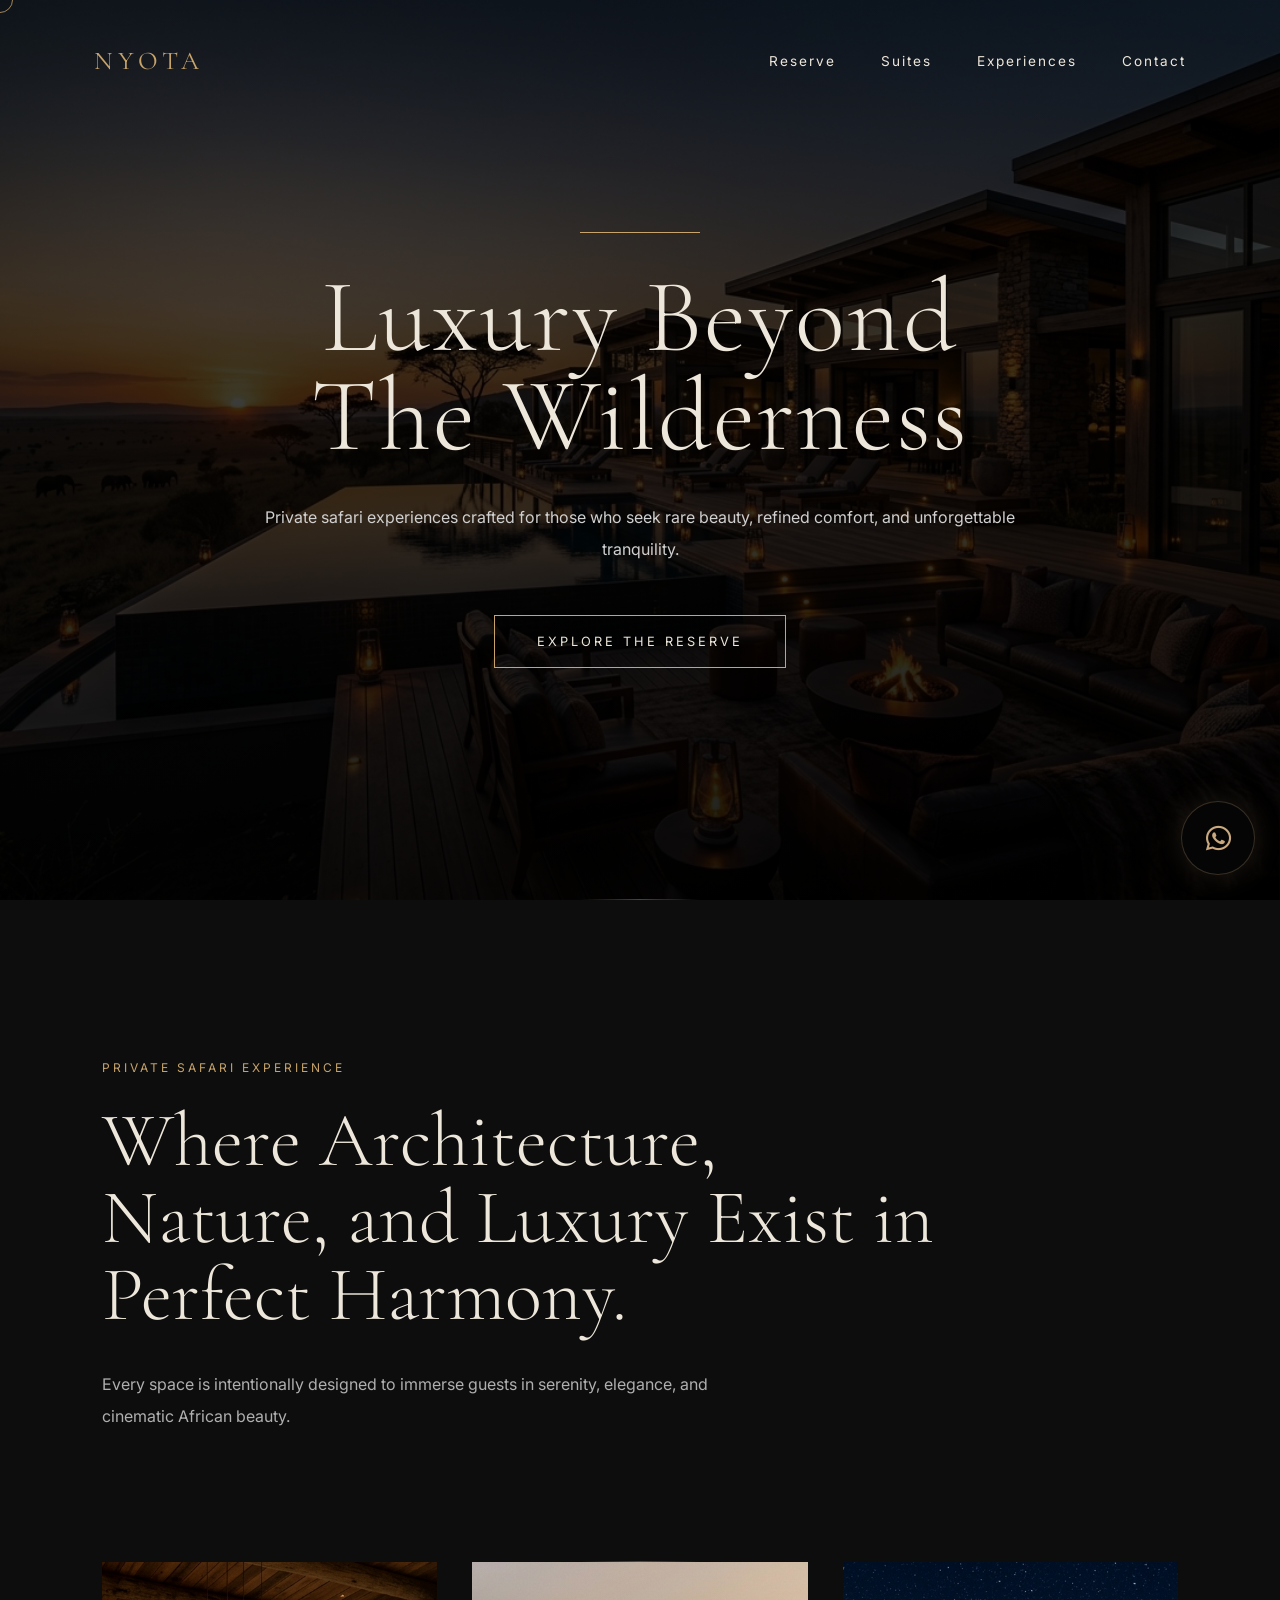
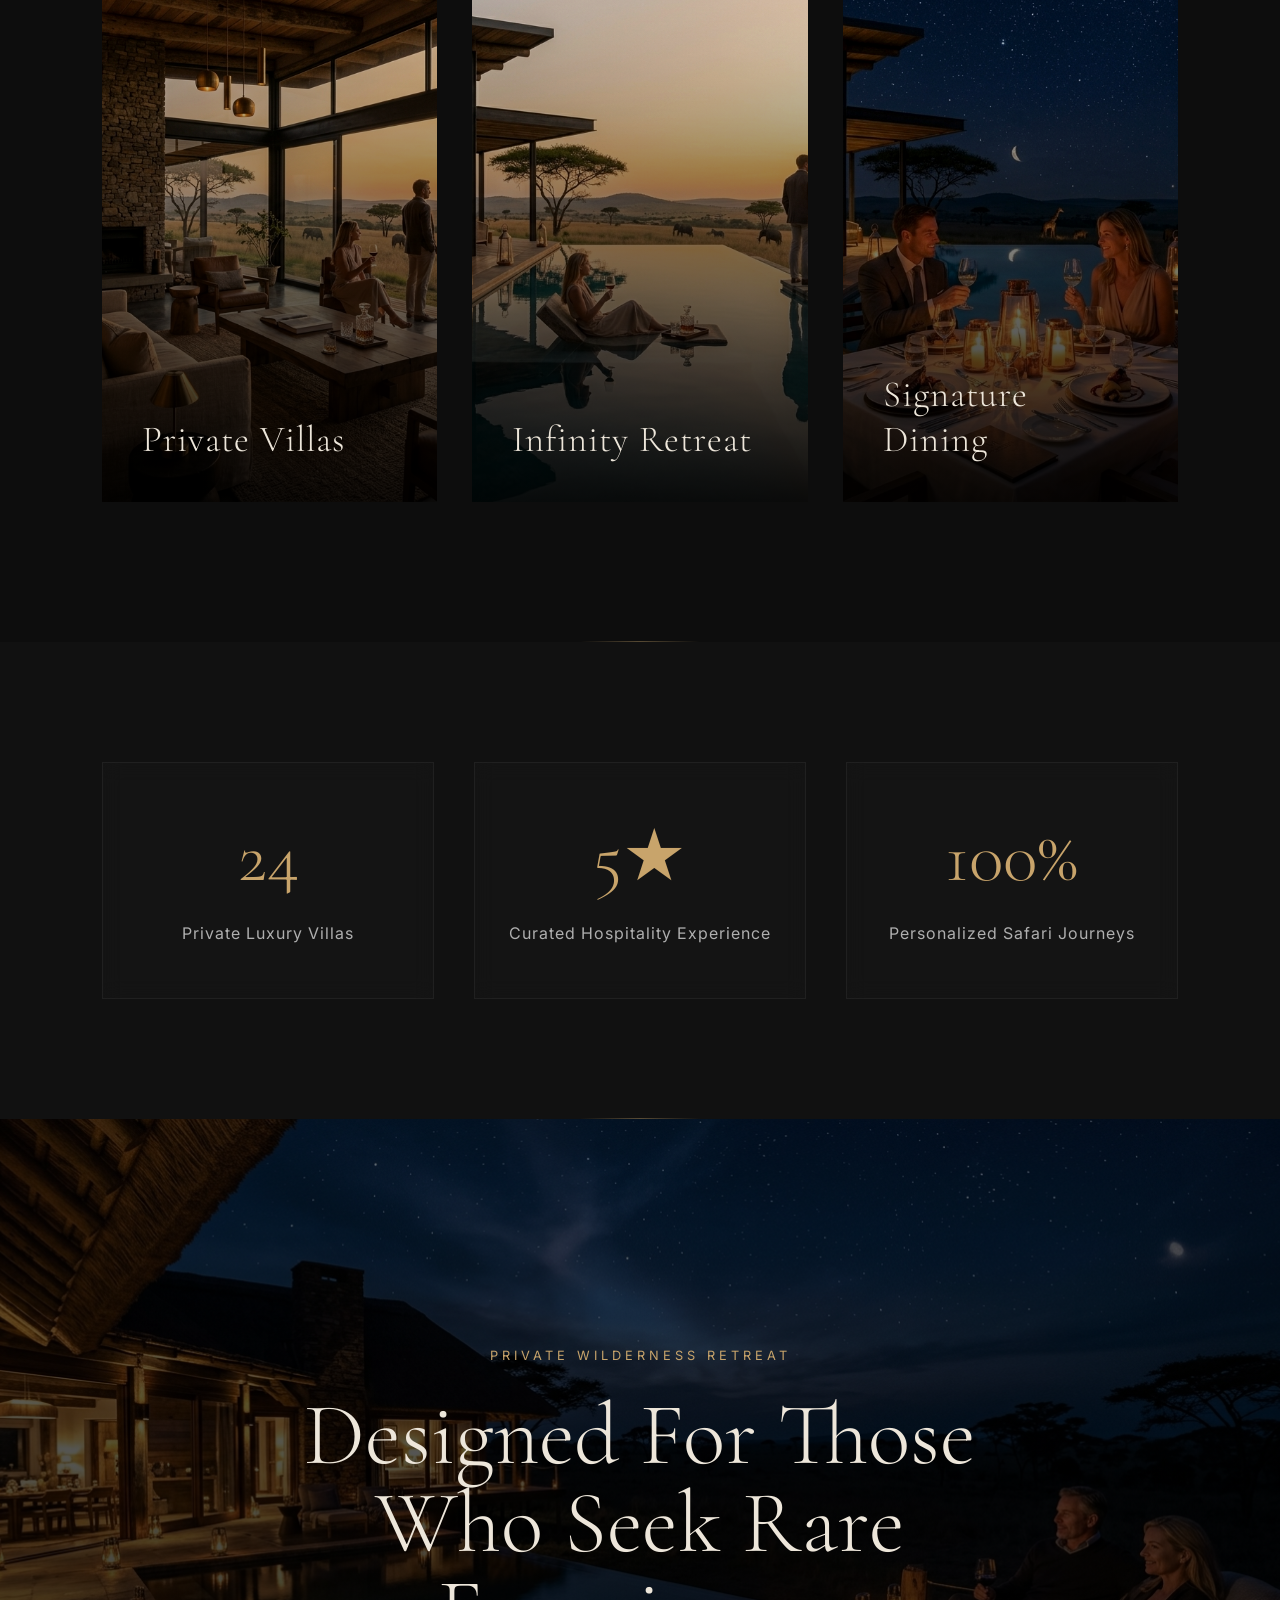
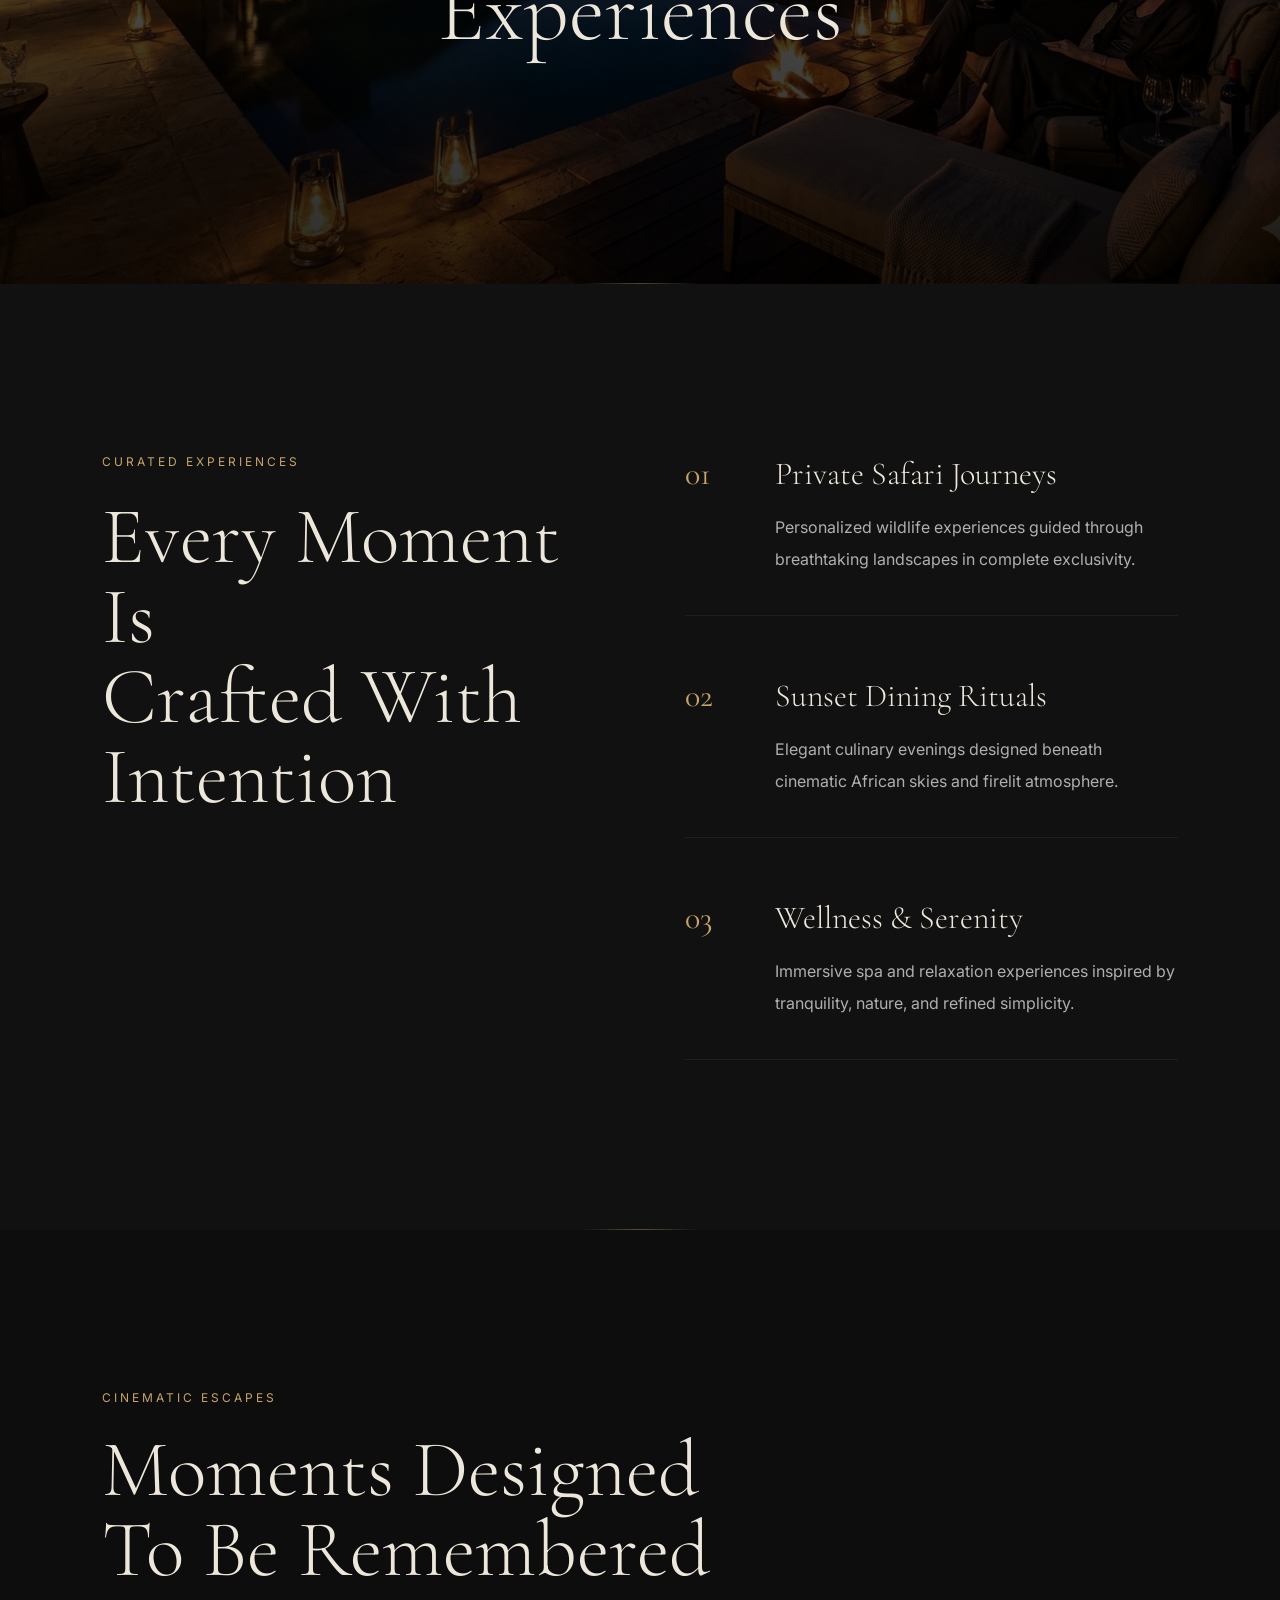
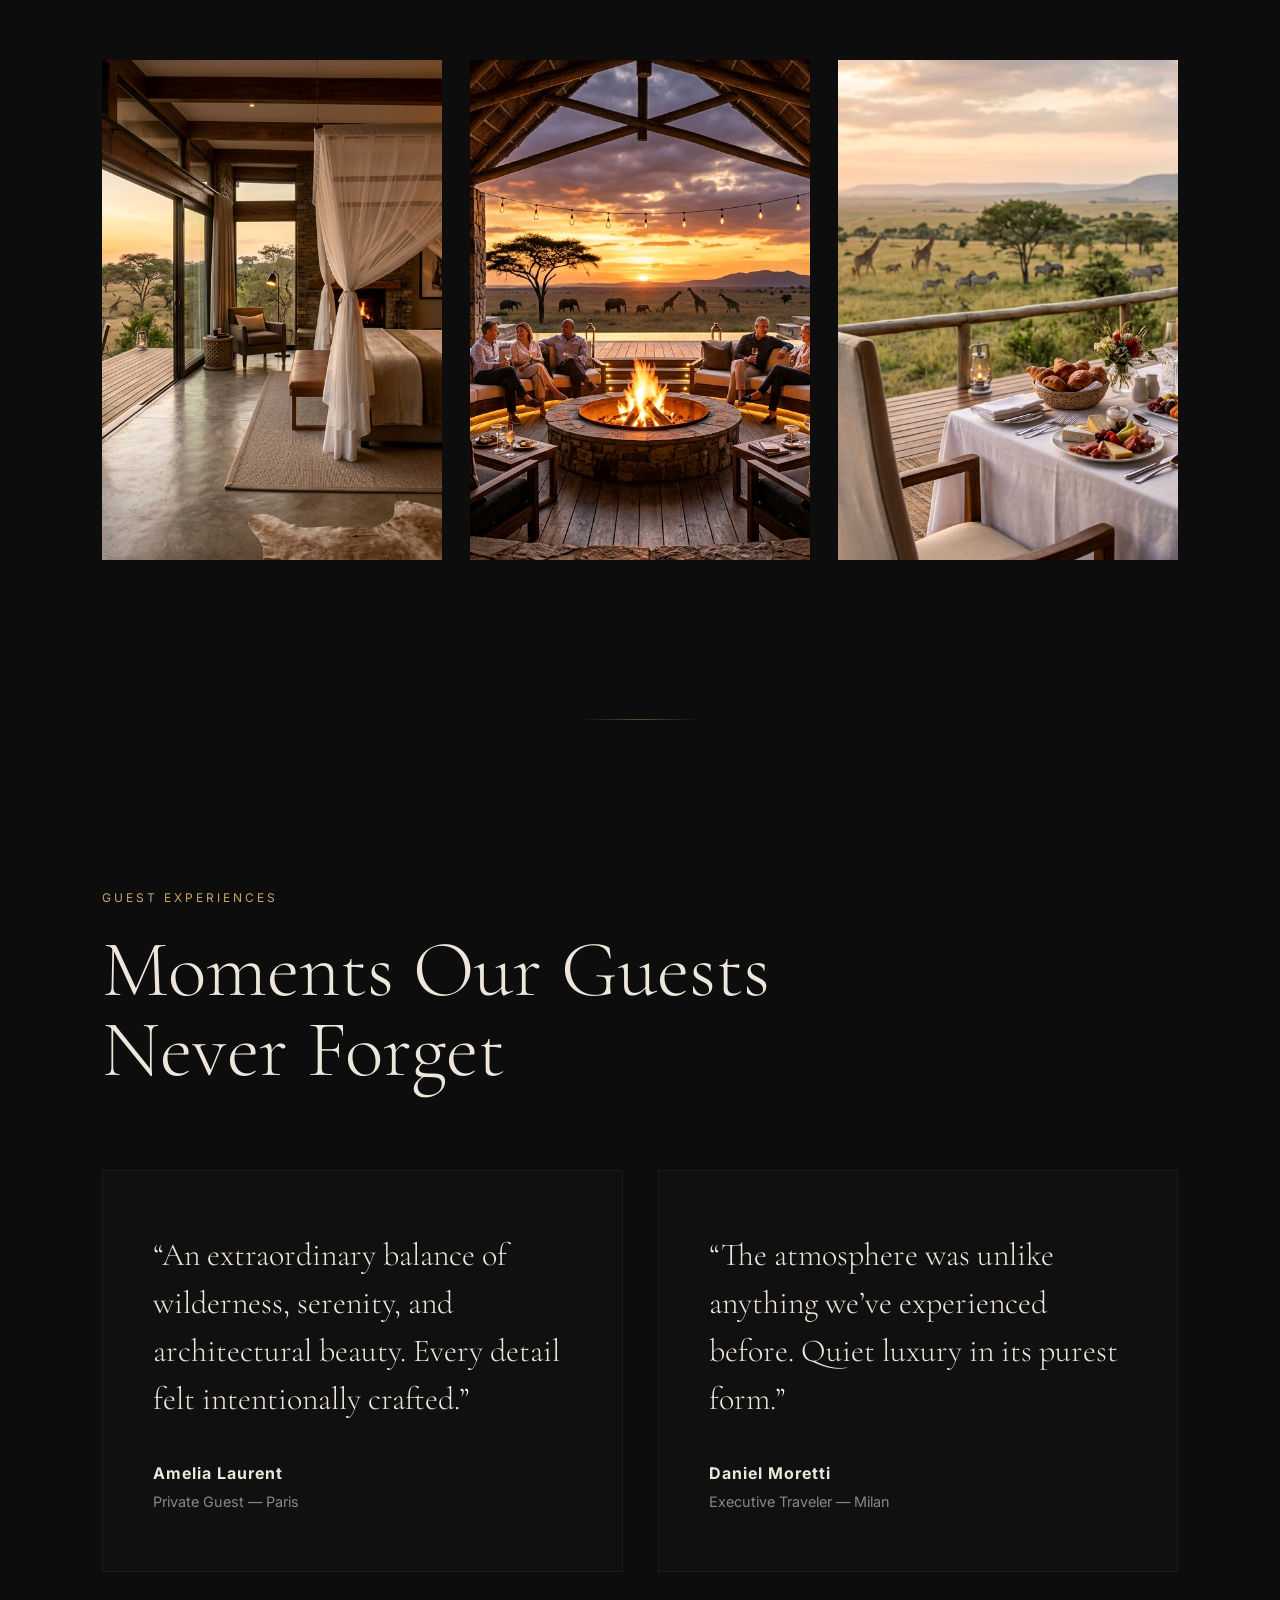
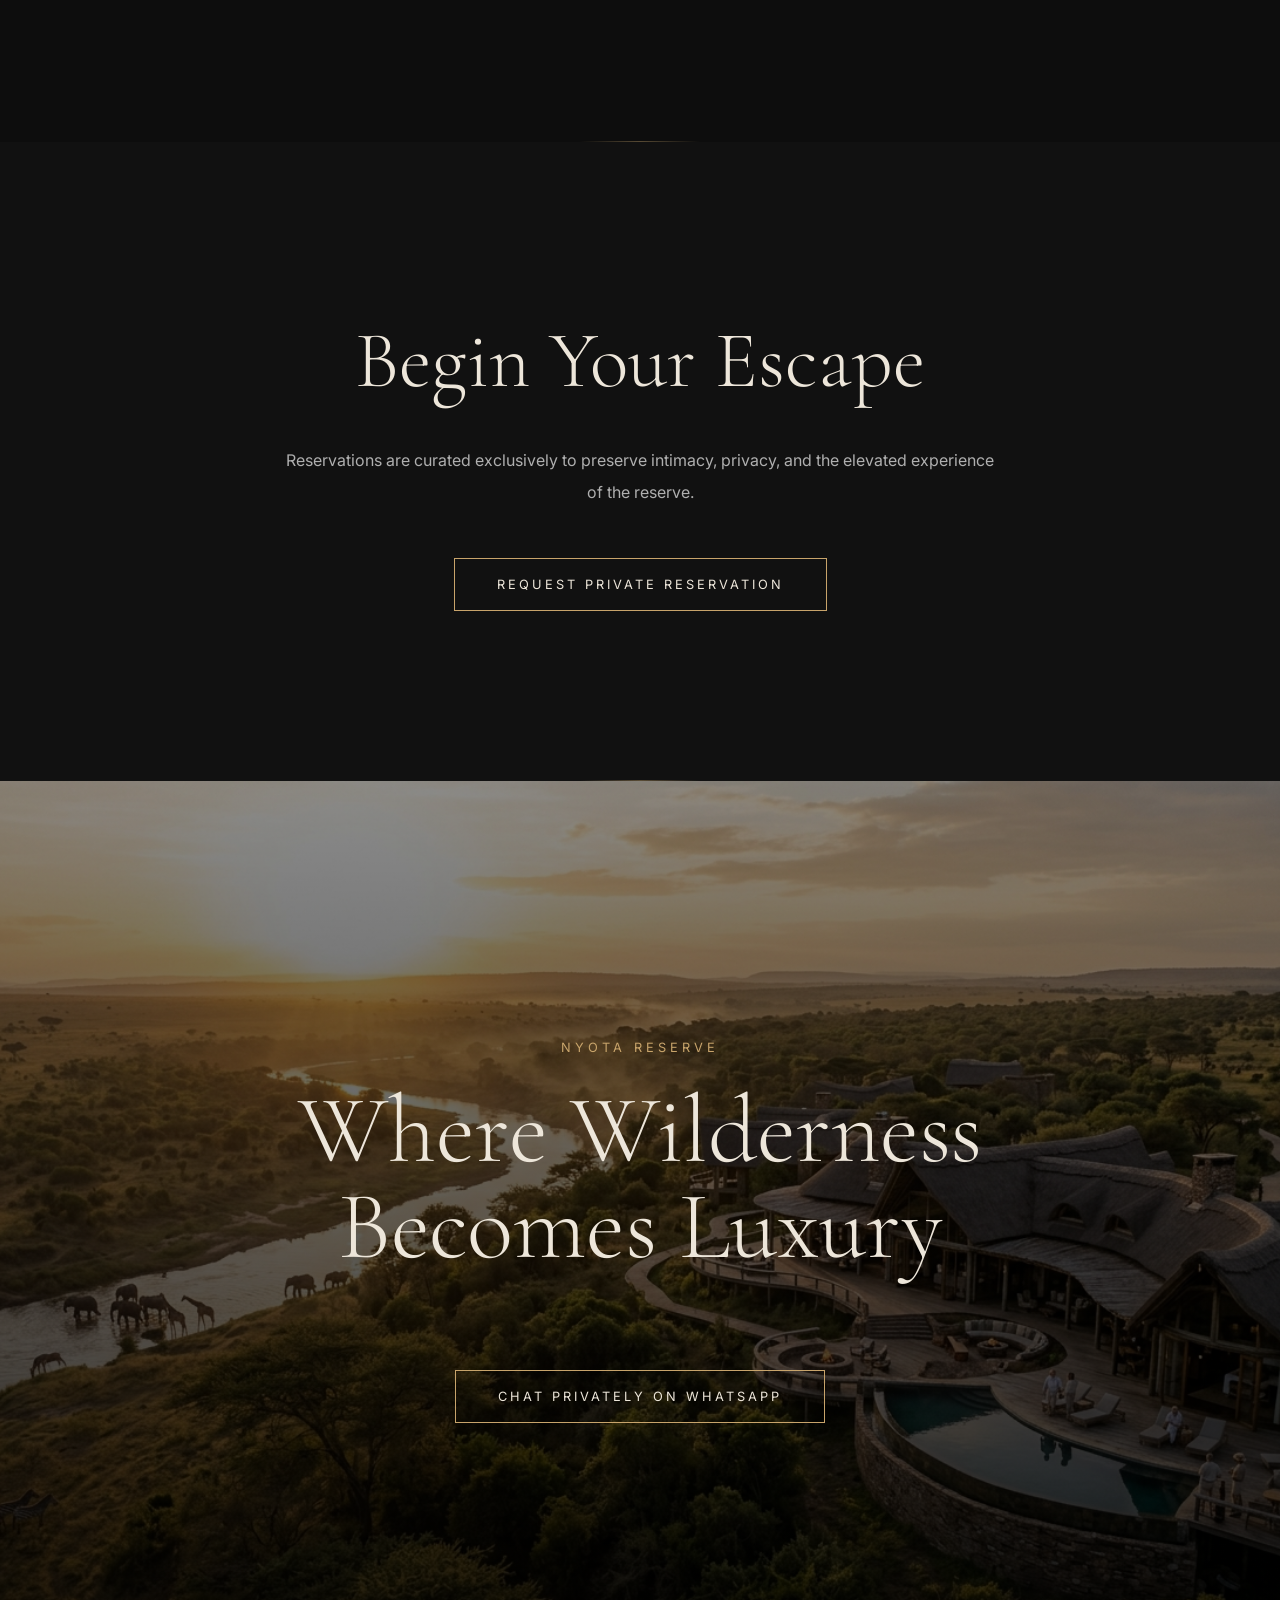
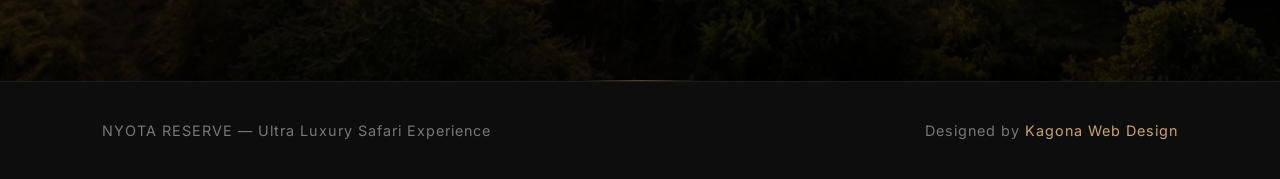
==== commit 804d4bfb: "Update index.html" ====
--- a/index.html
+++ b/index.html
@@ -448,7 +448,7 @@
 
 <p>
 Designed by 
-<a href="https://kagonameshack-cmyk.github.io/Kagona-webdesign-/index.html#contact">
+<a href="https://kagonameshack-cmyk.github.io/Kagona-webdesign-/index.html#projects">
 Kagona Web Design
 </a>
 </p>
--- a/style.css
+++ b/style.css
@@ -1177,3 +1177,76 @@
 footer::after{
     display:none;
 }
+
+
+/* FLOATING WHATSAPP */
+
+.floating-whatsapp{
+
+    position:fixed;
+
+    right:25px;
+    bottom:25px;
+
+    width:74px;
+    height:74px;
+
+    display:flex;
+    align-items:center;
+    justify-content:center;
+
+    border-radius:50%;
+
+    background:#050505;
+
+    border:1px solid
+    rgba(201,169,125,0.25);
+
+    color:#C9A97D;
+
+    text-decoration:none;
+
+    font-size:1.8rem;
+
+    z-index:9999;
+
+    backdrop-filter:blur(10px);
+
+    box-shadow:
+    0 0 30px
+    rgba(201,169,125,0.15);
+
+    transition:0.45s ease;
+}
+
+.floating-whatsapp:hover{
+
+    transform:
+    translateY(-4px)
+    scale(1.05);
+
+    background:#C9A97D;
+
+    color:#050505;
+
+    box-shadow:
+    0 0 40px
+    rgba(201,169,125,0.35);
+}
+
+/* MOBILE */
+
+@media(max-width:768px){
+
+    .floating-whatsapp{
+
+        width:68px;
+        height:68px;
+
+        right:20px;
+        bottom:20px;
+
+        font-size:1.6rem;
+    }
+
+}
